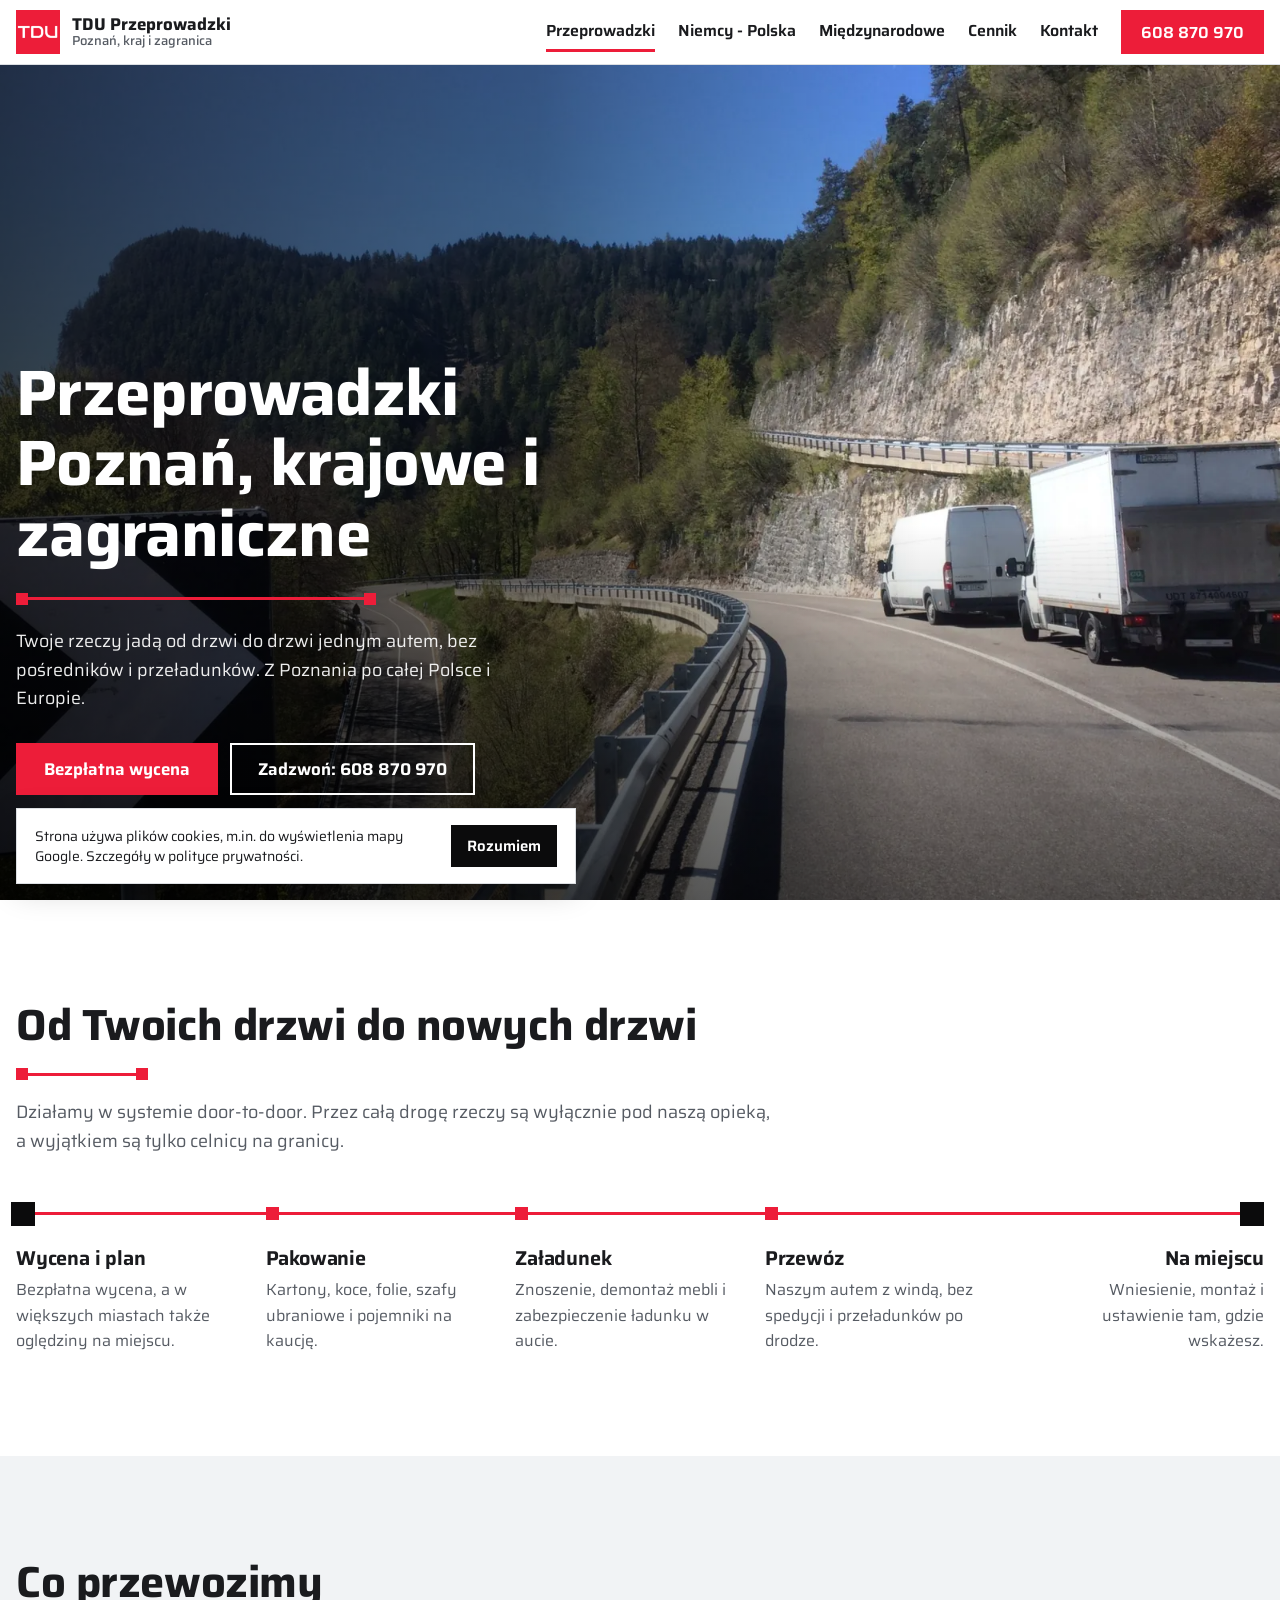
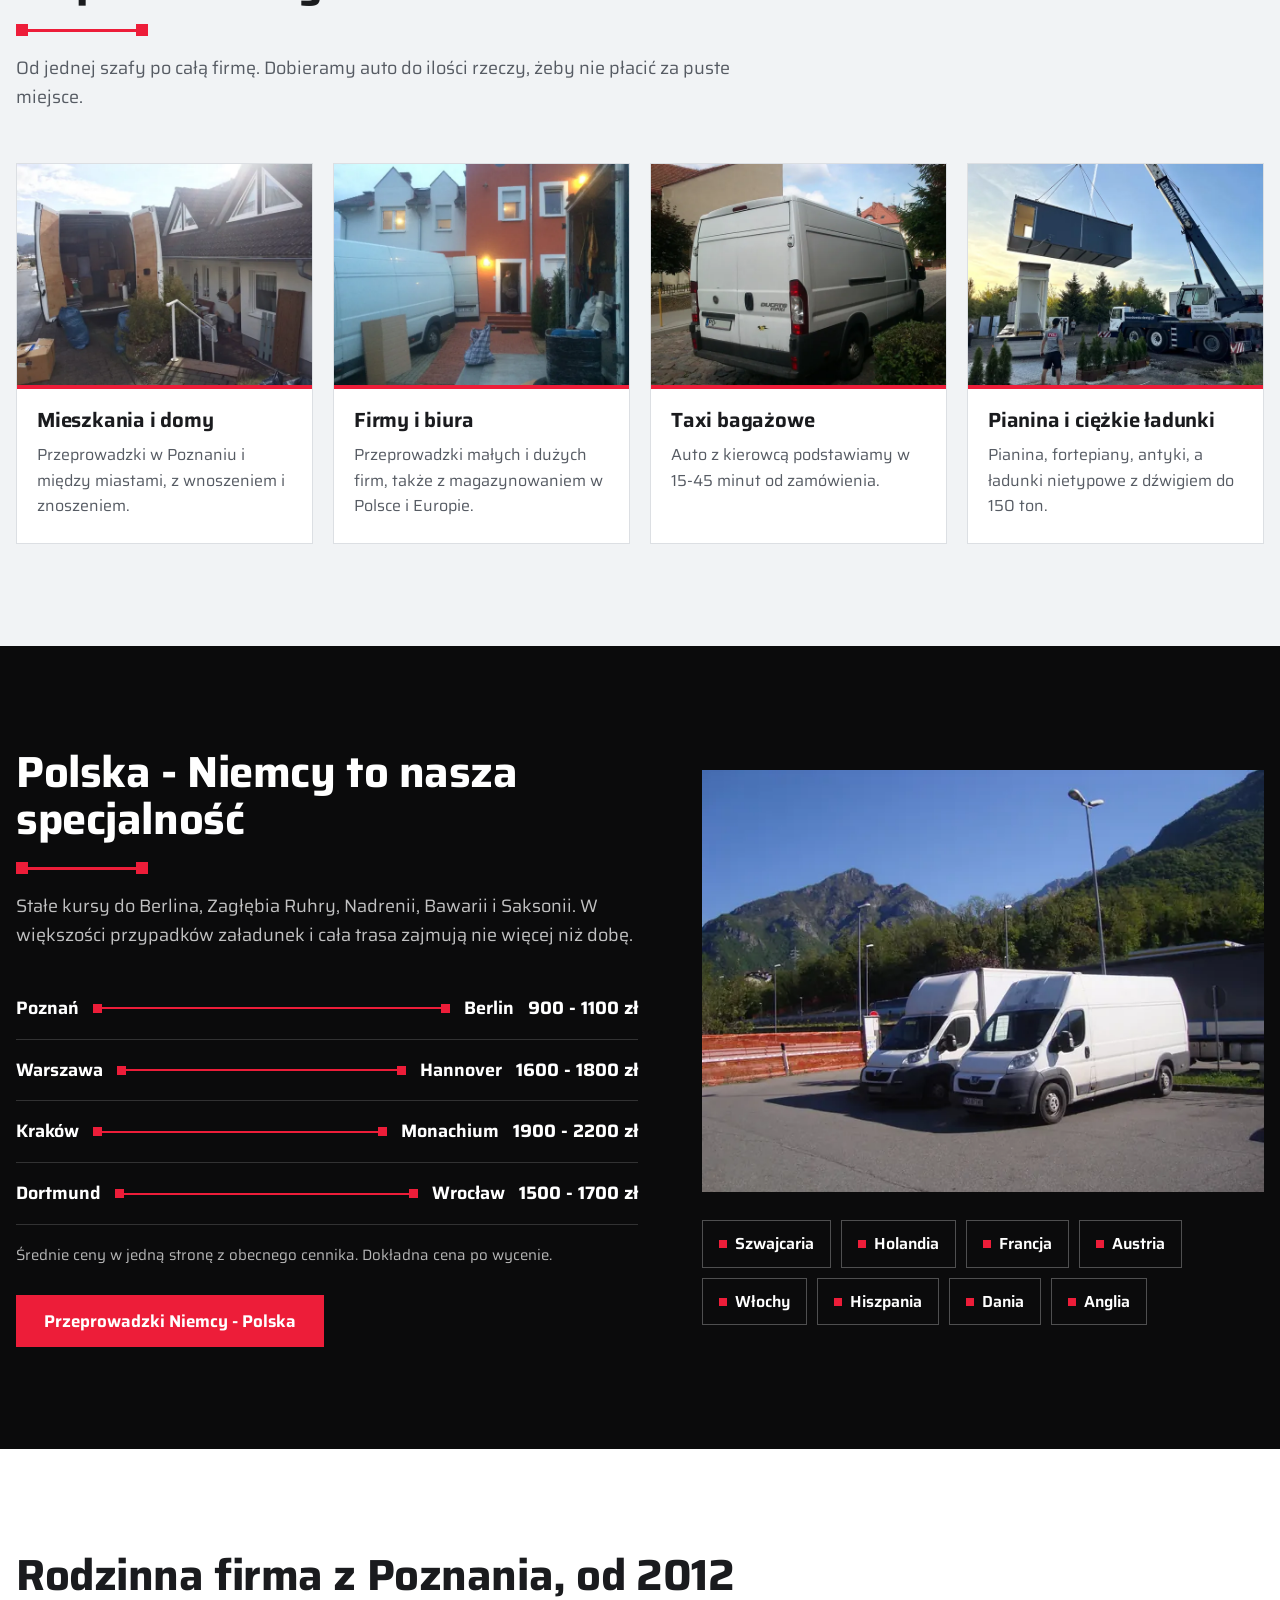
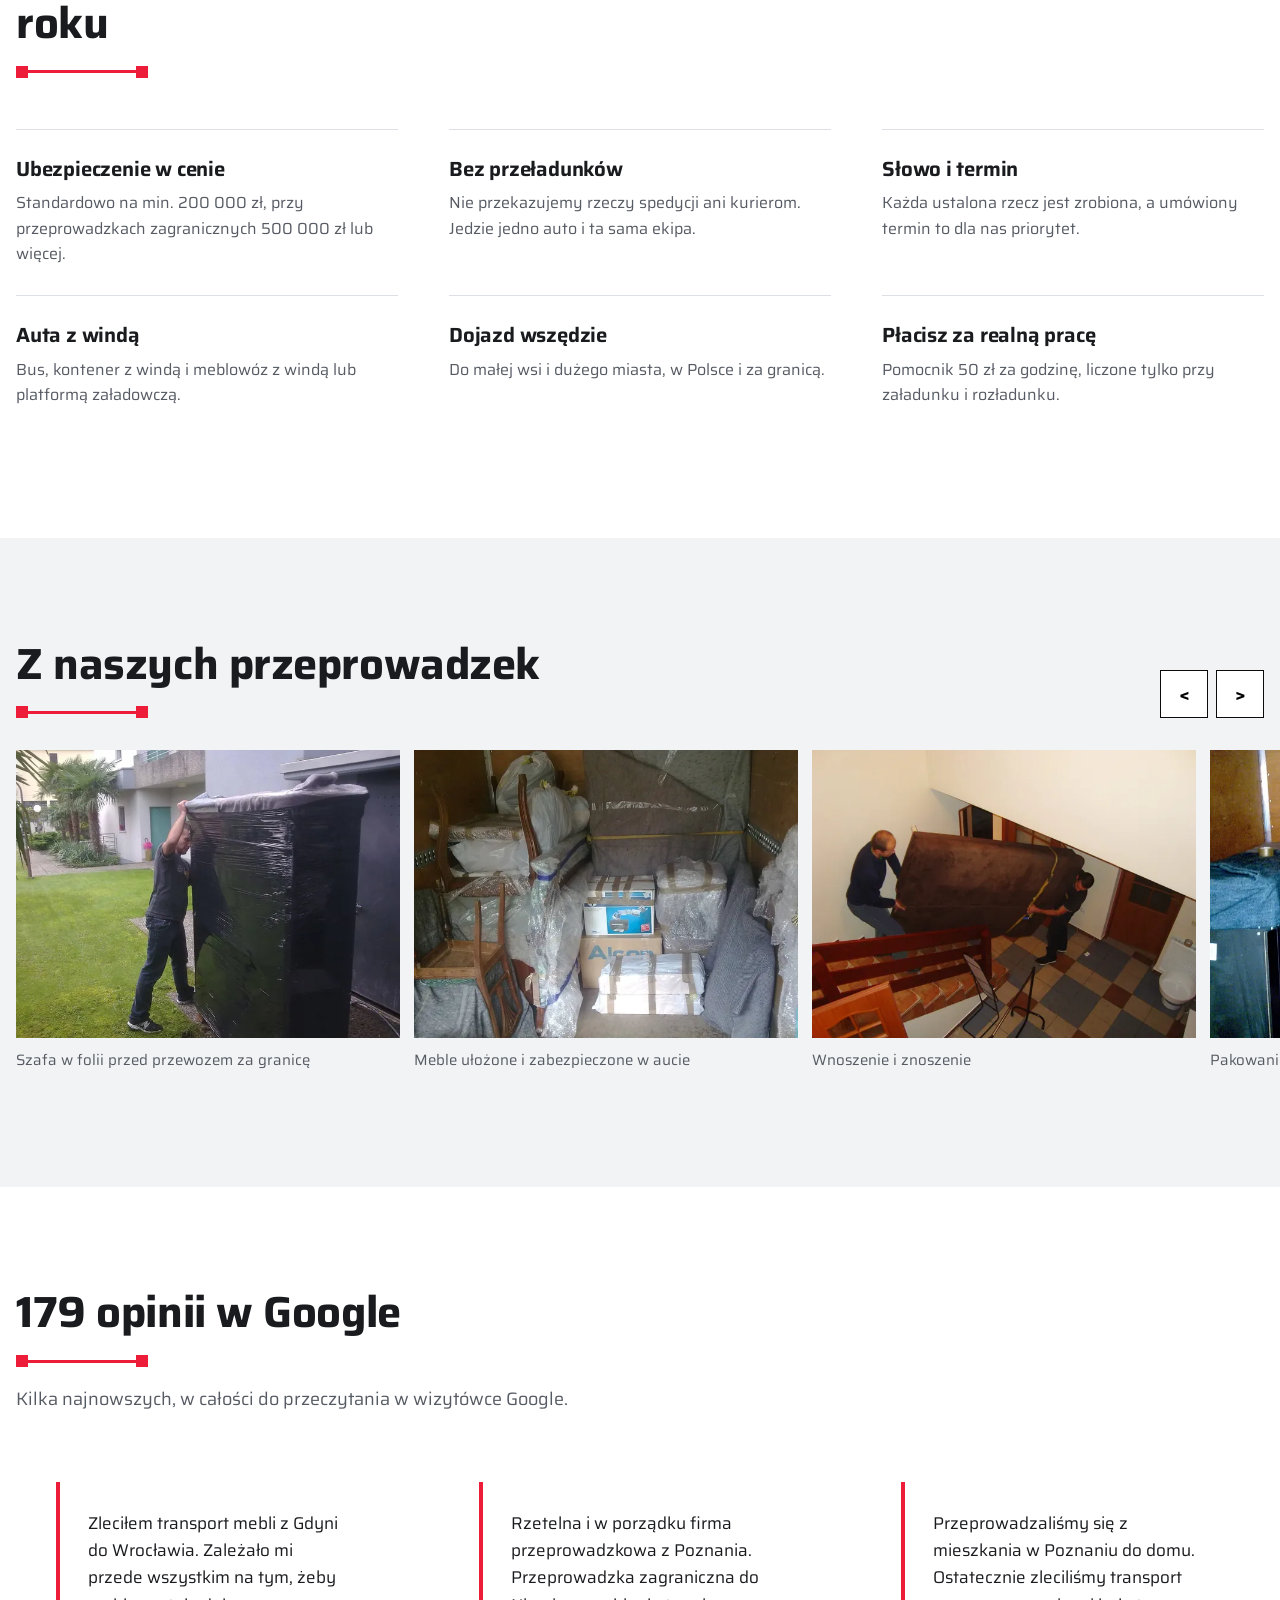
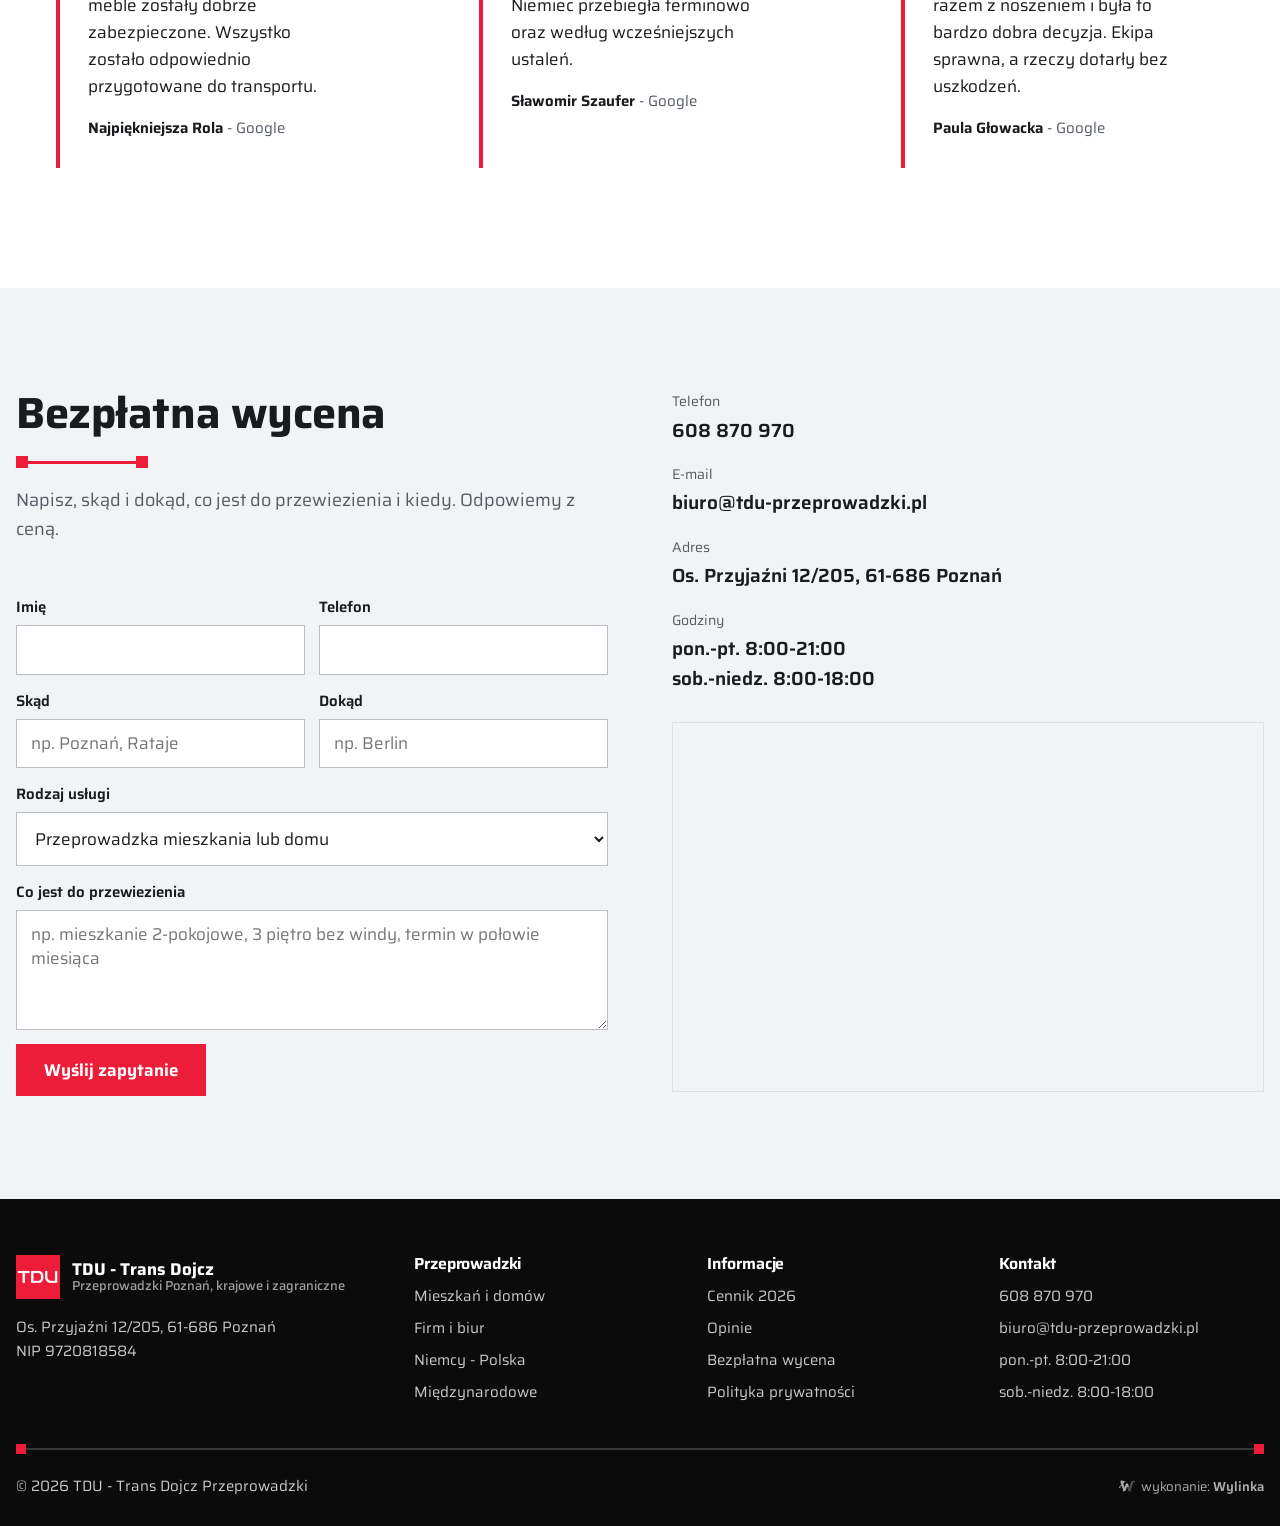
==== index.html @ 45e7c6d7 "Podgląd strony TDU Przeprowadzki: główna, cennik, Niemcy - Polska, międzynarodowe" ====
<!doctype html>
<html lang="pl">
<head>
<meta charset="utf-8">
<meta name="viewport" content="width=device-width,initial-scale=1">
<meta name="robots" content="noindex, nofollow" data-podglad>
<title>Przeprowadzki Poznań, krajowe i zagraniczne - TDU Przeprowadzki</title>
<meta name="description" content="Przeprowadzki mieszkań, domów i firm z Poznania po Polsce i Europie. Od drzwi do drzwi, bez przeładunków. Polska - Niemcy to nasza specjalność. Tel. 608 870 970.">
<meta name="theme-color" content="#ED1D39">
<link rel="icon" href="img/logo-tdu.png" type="image/png">
<link rel="preload" href="fonts/saira-rdzen.woff2" as="font" type="font/woff2" crossorigin>
<link rel="preload" as="image" href="img/trasa-alpy-1600.webp" imagesrcset="img/trasa-alpy-640.webp 640w, img/trasa-alpy-1024.webp 1024w, img/trasa-alpy-1600.webp 1600w, img/trasa-alpy-2560.webp 2560w" imagesizes="100vw" fetchpriority="high">
<link rel="stylesheet" href="style.css">
</head>
<body>
<header class="gora" id="gora">
  <div class="kontener">
    <a class="logo" href="index.html"><img src="img/logo-tdu.png" width="44" height="44" alt="Logo TDU Przeprowadzki"><span>TDU Przeprowadzki<small>Poznań, kraj i zagranica</small></span></a>
    <button class="przelacznik" type="button" aria-label="Menu" aria-expanded="false" aria-controls="menu"><i></i><i></i><i></i></button>
    <nav class="menu" id="menu" aria-label="Menu główne">
      <a href="index.html" aria-current="page">Przeprowadzki</a><a href="niemcy-polska.html">Niemcy - Polska</a><a href="miedzynarodowe.html">Międzynarodowe</a><a href="cennik.html">Cennik</a><a href="index.html#kontakt">Kontakt</a>
      <a class="btn btn-czerwony" href="tel:+48608870970">608 870 970</a>
    </nav>
  </div>
</header>
<main>
<section class="hero">
  <picture><img src="img/trasa-alpy-1600.webp" srcset="img/trasa-alpy-640.webp 640w, img/trasa-alpy-1024.webp 1024w, img/trasa-alpy-1600.webp 1600w, img/trasa-alpy-2560.webp 2560w" sizes="100vw" width="2560" height="1920" alt="Auta TDU Przeprowadzki na górskiej drodze w trasie za granicę" fetchpriority="high"></picture>
  <div class="kontener">
    <h1>Przeprowadzki Poznań, krajowe i zagraniczne</h1>
    <div class="trasa-hero" aria-hidden="true"><i></i></div>
    <p class="lead">Twoje rzeczy jadą od drzwi do drzwi jednym autem, bez pośredników i przeładunków. Z Poznania po całej Polsce i Europie.</p>
    <div class="przyciski">
      <a class="btn btn-czerwony" href="#kontakt">Bezpłatna wycena</a>
      <a class="btn btn-jasny" href="tel:+48608870970">Zadzwoń: 608 870 970</a>
    </div>
    <p class="godziny">Pon.-pt. 8:00-21:00, sob.-niedz. 8:00-18:00</p>
  </div>
</section>

<section class="sekcja" id="trasa">
  <div class="kontener">
    <div class="naglowek-sekcji">
      <h2>Od Twoich drzwi do nowych drzwi</h2>
      <div class="znak-trasy" aria-hidden="true"><i></i></div>
      <p>Działamy w systemie door-to-door. Przez całą drogę rzeczy są wyłącznie pod naszą opieką, a wyjątkiem są tylko celnicy na granicy.</p>
    </div>
    <ol class="przebieg">
      <li><h3>Wycena i plan</h3><p>Bezpłatna wycena, a w większych miastach także oględziny na miejscu.</p></li>
      <li><h3>Pakowanie</h3><p>Kartony, koce, folie, szafy ubraniowe i pojemniki na kaucję.</p></li>
      <li><h3>Załadunek</h3><p>Znoszenie, demontaż mebli i zabezpieczenie ładunku w aucie.</p></li>
      <li><h3>Przewóz</h3><p>Naszym autem z windą, bez spedycji i przeładunków po drodze.</p></li>
      <li><h3>Na miejscu</h3><p>Wniesienie, montaż i ustawienie tam, gdzie wskażesz.</p></li>
    </ol>
  </div>
</section>

<section class="sekcja chlodna" id="uslugi">
  <div class="kontener">
    <div class="naglowek-sekcji">
      <h2>Co przewozimy</h2>
      <div class="znak-trasy" aria-hidden="true"><i></i></div>
      <p>Od jednej szafy po całą firmę. Dobieramy auto do ilości rzeczy, żeby nie płacić za puste miejsce.</p>
    </div>
    <div class="uslugi">
      <a class="usluga" href="cennik.html"><img src="img/rozladunek-dom-640.webp" srcset="img/rozladunek-dom-640.webp 640w, img/rozladunek-dom-1024.webp 1024w" sizes="(max-width:620px) 100vw, (max-width:1100px) 50vw, 25vw" width="1024" height="768" alt="Rozładunek mebli przed domem po przeprowadzce" loading="lazy" decoding="async"><div><h3>Mieszkania i domy</h3><p>Przeprowadzki w Poznaniu i między miastami, z wnoszeniem i znoszeniem.</p></div></a>
      <a class="usluga" href="cennik.html"><img src="img/wieczor-zaladunek-640.webp" srcset="img/wieczor-zaladunek-640.webp 640w, img/wieczor-zaladunek-1024.webp 1024w" sizes="(max-width:620px) 100vw, (max-width:1100px) 50vw, 25vw" width="1024" height="768" alt="Wieczorny załadunek rzeczy do auta przeprowadzkowego" loading="lazy" decoding="async"><div><h3>Firmy i biura</h3><p>Przeprowadzki małych i dużych firm, także z magazynowaniem w Polsce i Europie.</p></div></a>
      <a class="usluga" href="cennik.html"><img src="img/ducato-640.webp" srcset="img/ducato-640.webp 640w, img/ducato-1024.webp 1024w" sizes="(max-width:620px) 100vw, (max-width:1100px) 50vw, 25vw" width="1024" height="768" alt="Bus TDU Przeprowadzki - taxi bagażowe" loading="lazy" decoding="async"><div><h3>Taxi bagażowe</h3><p>Auto z kierowcą podstawiamy w 15-45 minut od zamówienia.</p></div></a>
      <a class="usluga" href="cennik.html"><img src="img/dzwig-640.webp" srcset="img/dzwig-640.webp 640w, img/dzwig-1024.webp 1024w" sizes="(max-width:620px) 100vw, (max-width:1100px) 50vw, 25vw" width="1024" height="768" alt="Transport ładunku z użyciem dźwigu" loading="lazy" decoding="async"><div><h3>Pianina i ciężkie ładunki</h3><p>Pianina, fortepiany, antyki, a ładunki nietypowe z dźwigiem do 150 ton.</p></div></a>
    </div>
  </div>
</section>

<section class="sekcja ciemna" id="niemcy">
  <div class="kontener niemcy">
    <div>
      <div class="naglowek-sekcji" style="margin-bottom:28px">
        <h2>Polska - Niemcy to nasza specjalność</h2>
        <div class="znak-trasy" aria-hidden="true"><i></i></div>
        <p>Stałe kursy do Berlina, Zagłębia Ruhry, Nadrenii, Bawarii i Saksonii. W większości przypadków załadunek i cała trasa zajmują nie więcej niż dobę.</p>
      </div>
      <ul class="trasy"><li><b>Poznań</b><span class="odcinek"><i></i></span><b>Berlin</b><span class="cena">900 - 1100 zł</span></li><li><b>Warszawa</b><span class="odcinek"><i></i></span><b>Hannover</b><span class="cena">1600 - 1800 zł</span></li><li><b>Kraków</b><span class="odcinek"><i></i></span><b>Monachium</b><span class="cena">1900 - 2200 zł</span></li><li><b>Dortmund</b><span class="odcinek"><i></i></span><b>Wrocław</b><span class="cena">1500 - 1700 zł</span></li></ul>
      <p class="uwaga">Średnie ceny w jedną stronę z obecnego cennika. Dokładna cena po wycenie.</p>
      <a class="btn btn-czerwony" href="niemcy-polska.html">Przeprowadzki Niemcy - Polska</a>
    </div>
    <div>
      <img src="img/busy-gory-1024.webp" srcset="img/busy-gory-640.webp 640w, img/busy-gory-1024.webp 1024w, img/busy-gory-1600.webp 1600w" sizes="(max-width:900px) 100vw, 45vw" width="1024" height="768" alt="Dwa auta TDU Przeprowadzki na parkingu w trasie przez Alpy" loading="lazy" decoding="async">
      <div class="kraje">
        <a href="miedzynarodowe.html">Szwajcaria</a><a href="miedzynarodowe.html">Holandia</a><a href="miedzynarodowe.html">Francja</a><a href="miedzynarodowe.html">Austria</a><a href="miedzynarodowe.html">Włochy</a><a href="miedzynarodowe.html">Hiszpania</a><a href="miedzynarodowe.html">Dania</a><a href="miedzynarodowe.html">Anglia</a>
      </div>
    </div>
  </div>
</section>

<section class="sekcja" id="dlaczego">
  <div class="kontener">
    <div class="naglowek-sekcji">
      <h2>Rodzinna firma z Poznania, od 2012 roku</h2>
      <div class="znak-trasy" aria-hidden="true"><i></i></div>
    </div>
    <div class="atuty">
      <div class="atut"><h3>Ubezpieczenie w cenie</h3><p>Standardowo na min. 200 000 zł, przy przeprowadzkach zagranicznych 500 000 zł lub więcej.</p></div>
      <div class="atut"><h3>Bez przeładunków</h3><p>Nie przekazujemy rzeczy spedycji ani kurierom. Jedzie jedno auto i ta sama ekipa.</p></div>
      <div class="atut"><h3>Słowo i termin</h3><p>Każda ustalona rzecz jest zrobiona, a umówiony termin to dla nas priorytet.</p></div>
      <div class="atut"><h3>Auta z windą</h3><p>Bus, kontener z windą i meblowóz z windą lub platformą załadowczą.</p></div>
      <div class="atut"><h3>Dojazd wszędzie</h3><p>Do małej wsi i dużego miasta, w Polsce i za granicą.</p></div>
      <div class="atut"><h3>Płacisz za realną pracę</h3><p>Pomocnik 50 zł za godzinę, liczone tylko przy załadunku i rozładunku.</p></div>
    </div>
  </div>
</section>

<section class="sekcja chlodna" id="realizacje" style="padding-left:0;padding-right:0">
  <div class="kontener naglowek-galerii">
    <div class="naglowek-sekcji" style="margin-bottom:0"><h2>Z naszych przeprowadzek</h2><div class="znak-trasy" aria-hidden="true"><i></i></div></div>
    <div class="galeria-strzalki"><button type="button" data-przewin="-1" data-cel="gal" aria-label="Poprzednie zdjęcia">&lt;</button><button type="button" data-przewin="1" data-cel="gal" aria-label="Następne zdjęcia">&gt;</button></div>
  </div>
  <div class="galeria" id="gal">
    <figure><img src="img/szafa-folia-640.webp" srcset="img/szafa-folia-640.webp 640w, img/szafa-folia-1024.webp 1024w" sizes="(max-width:600px) 80vw, 30vw" width="1024" height="768" alt="Szafa zabezpieczona folią przed transportem" loading="lazy" decoding="async"><figcaption>Szafa w folii przed przewozem za granicę</figcaption></figure>
    <figure><img src="img/zabezpieczone-meble-640.webp" srcset="img/zabezpieczone-meble-640.webp 640w, img/zabezpieczone-meble-1024.webp 1024w" sizes="(max-width:600px) 80vw, 30vw" width="1024" height="768" alt="Meble zabezpieczone w przestrzeni ładunkowej" loading="lazy" decoding="async"><figcaption>Meble ułożone i zabezpieczone w aucie</figcaption></figure>
    <figure><img src="img/wnoszenie-640.webp" srcset="img/wnoszenie-640.webp 640w, img/wnoszenie-1024.webp 1024w" sizes="(max-width:600px) 80vw, 30vw" width="1024" height="768" alt="Wnoszenie mebli po schodach" loading="lazy" decoding="async"><figcaption>Wnoszenie i znoszenie</figcaption></figure>
    <figure><img src="img/pakowanie-640.webp" srcset="img/pakowanie-640.webp 640w, img/pakowanie-1024.webp 1024w" sizes="(max-width:600px) 80vw, 30vw" width="1024" height="768" alt="Pakowanie rzeczy do przeprowadzki" loading="lazy" decoding="async"><figcaption>Pakowanie do przeprowadzki</figcaption></figure>
    <figure><img src="img/dom-winda-640.webp" srcset="img/dom-winda-640.webp 640w, img/dom-winda-1024.webp 1024w" sizes="(max-width:600px) 80vw, 30vw" width="1024" height="768" alt="Meblowóz z windą przed domem" loading="lazy" decoding="async"><figcaption>Meblowóz z windą przed domem</figcaption></figure>
    <figure><img src="img/znoszenie-640.webp" srcset="img/znoszenie-640.webp 640w, img/znoszenie-1024.webp 1024w" sizes="(max-width:600px) 80vw, 30vw" width="1024" height="768" alt="Znoszenie szafy za granicą" loading="lazy" decoding="async"><figcaption>Przeprowadzka za granicą</figcaption></figure>
    <figure><img src="img/albergo-640.webp" srcset="img/albergo-640.webp 640w, img/albergo-1024.webp 1024w" sizes="(max-width:600px) 80vw, 30vw" width="1024" height="768" alt="Auta TDU w trasie we Włoszech" loading="lazy" decoding="async"><figcaption>W trasie przez Alpy</figcaption></figure>
    <figure><img src="img/wnetrze-640.webp" srcset="img/wnetrze-640.webp 640w, img/wnetrze-1024.webp 1024w" sizes="(max-width:600px) 80vw, 30vw" width="1024" height="768" alt="Wnętrze meblowozu załadowane rzeczami" loading="lazy" decoding="async"><figcaption>Załadowany meblowóz</figcaption></figure>
  </div>
</section>

<section class="sekcja" id="opinie">
  <div class="kontener">
    <div class="naglowek-sekcji">
      <h2>179 opinii w Google</h2>
      <div class="znak-trasy" aria-hidden="true"><i></i></div>
      <p>Kilka najnowszych, w całości do przeczytania w wizytówce Google.</p>
    </div>
    <div class="opinie">
      <blockquote class="opinia"><p>Zleciłem transport mebli z Gdyni do Wrocławia. Zależało mi przede wszystkim na tym, żeby meble zostały dobrze zabezpieczone. Wszystko zostało odpowiednio przygotowane do transportu.</p><footer>Najpiękniejsza Rola <span>- Google</span></footer></blockquote>
      <blockquote class="opinia"><p>Rzetelna i w porządku firma przeprowadzkowa z Poznania. Przeprowadzka zagraniczna do Niemiec przebiegła terminowo oraz według wcześniejszych ustaleń.</p><footer>Sławomir Szaufer <span>- Google</span></footer></blockquote>
      <blockquote class="opinia"><p>Przeprowadzaliśmy się z mieszkania w Poznaniu do domu. Ostatecznie zleciliśmy transport razem z noszeniem i była to bardzo dobra decyzja. Ekipa sprawna, a rzeczy dotarły bez uszkodzeń.</p><footer>Paula Głowacka <span>- Google</span></footer></blockquote>
    </div>
  </div>
</section>

<section class="sekcja chlodna" id="kontakt">
  <div class="kontener kontakt">
    <div>
      <div class="naglowek-sekcji">
        <h2>Bezpłatna wycena</h2>
        <div class="znak-trasy" aria-hidden="true"><i></i></div>
        <p>Napisz, skąd i dokąd, co jest do przewiezienia i kiedy. Odpowiemy z ceną.</p>
      </div>
      <form class="formularz" data-pokaz>
        <label>Imię<input name="imie" autocomplete="name"></label>
        <label>Telefon<input name="telefon" type="tel" autocomplete="tel"></label>
        <label>Skąd<input name="skad" placeholder="np. Poznań, Rataje"></label>
        <label>Dokąd<input name="dokad" placeholder="np. Berlin"></label>
        <label class="cala">Rodzaj usługi<select name="usluga"><option>Przeprowadzka mieszkania lub domu</option><option>Przeprowadzka firmy lub biura</option><option>Polska - Niemcy</option><option>Inny kraj</option><option>Taxi bagażowe</option><option>Pianino, fortepian, ciężki ładunek</option></select></label>
        <label class="cala">Co jest do przewiezienia<textarea name="opis" placeholder="np. mieszkanie 2-pokojowe, 3 piętro bez windy, termin w połowie miesiąca"></textarea></label>
        <button class="btn btn-czerwony" type="submit">Wyślij zapytanie</button>
        <small class="potwierdzenie" hidden>To podgląd strony - formularz zacznie wysyłać zapytania po wdrożeniu.</small>
      </form>
    </div>
    <div class="dane">
      <dl>
        <div><dt>Telefon</dt><dd><a href="tel:+48608870970">608 870 970</a></dd></div>
        <div><dt>E-mail</dt><dd><a href="mailto:biuro@tdu-przeprowadzki.pl">biuro@tdu-przeprowadzki.pl</a></dd></div>
        <div><dt>Adres</dt><dd>Os. Przyjaźni 12/205, 61-686 Poznań</dd></div>
        <div><dt>Godziny</dt><dd>pon.-pt. 8:00-21:00<br>sob.-niedz. 8:00-18:00</dd></div>
      </dl>
      <div class="mapa" data-src="https://maps.google.com/maps?q=Os.%20Przyja%C5%BAni%2012%2C%2061-686%20Pozna%C5%84&amp;z=14&amp;output=embed"></div>
    </div>
  </div>
</section>
</main>
<footer class="stopka">
  <div class="kontener">
    <div class="siatka">
      <div>
        <a class="logo" href="index.html"><img src="img/logo-tdu.png" width="44" height="44" alt="Logo TDU Przeprowadzki" loading="lazy"><span>TDU - Trans Dojcz<small>Przeprowadzki Poznań, krajowe i zagraniczne</small></span></a>
        <p style="margin-top:16px">Os. Przyjaźni 12/205, 61-686 Poznań<br>NIP 9720818584</p>
      </div>
      <div>
        <h3>Przeprowadzki</h3>
        <ul><li><a href="index.html#uslugi">Mieszkań i domów</a></li><li><a href="index.html#uslugi">Firm i biur</a></li><li><a href="niemcy-polska.html">Niemcy - Polska</a></li><li><a href="miedzynarodowe.html">Międzynarodowe</a></li></ul>
      </div>
      <div>
        <h3>Informacje</h3>
        <ul><li><a href="cennik.html">Cennik 2026</a></li><li><a href="index.html#opinie">Opinie</a></li><li><a href="index.html#kontakt">Bezpłatna wycena</a></li><li><a href="#">Polityka prywatności</a></li></ul>
      </div>
      <div>
        <h3>Kontakt</h3>
        <ul><li><a href="tel:+48608870970">608 870 970</a></li><li><a href="mailto:biuro@tdu-przeprowadzki.pl">biuro@tdu-przeprowadzki.pl</a></li><li>pon.-pt. 8:00-21:00</li><li>sob.-niedz. 8:00-18:00</li></ul>
      </div>
    </div>
    <div class="trasa-stopka"><i></i></div>
    <div class="dol">
      <span>© 2026 TDU - Trans Dojcz Przeprowadzki</span>
      <a class="wylinka-badge" href="https://wylinka.pl/?utm_source=przeprowadzki-poznan-24.pl&amp;utm_medium=stopka&amp;utm_campaign=wykonanie" rel="noopener" title="Strona wykonana przez Wylinka"><svg viewBox="0 0 64 64" aria-hidden="true" focusable="false" fill="currentColor"><path d="M9.8 22.8l-1.2-7.9 2.2-3.7 15.5 4.6-.5 1.5-7.2 5.5 4.7 15.6 5-15.6 7 0 4.1 12.7-4.2-.9-2.6 1.8-.8-2.2-5.3 15.6-4.3 0 .4 .2-2.1 2.8-1.3-1.1 1.1-1.4-3.1 .2-.1-1.7 2.2-.1-5.7-16.5-4.8 .6-.8 3.1 0 .5-.3 .5 .8 2.2-1.6 .5-.4-1.3-.8 1.6-1.5-.8 .8-1.6-1.4 .6-.6-1.6 2.3-.8 .2-.4 1.3-4.8 5.9-.8-2.4-6.9zM15.2 13.7l-.1-.4-.4 .8-.1 .8 .1 1 .1 .4 .3 .7 .3-.9 .1-.7 0-.8z"/><path class="wy-pod" d="M37.1 49.8l-4.5-13.3 2.6-1.8 4.2 .9 .9 2.8 3-9.7 0-.5 .1-.8 3.2-8.4 .5-1 .6-1 .9-1.1 1.3-1 1.1-.7 1.4-.5 1.4-.3 .7 0 .9 0 1.2 .3 1.4 .6 .8 .5 .7 .7 .6 .7 .5 .9 .3 .9 .1 .9 0 .8-.2 .9-.5 .9-.5 .6-.7 .5-.7 .3-.1-.1 0-.1 .5-.5 .3-.7 .2-.5 0-.6-.1-.6-.3-.7-.4-.5-.4-.4-.5-.3-.6-.3-.7 0-.7 .1-.6 .1-.5 .4-.5 .5-.3 .5-.2 .7-.1 1.5-1.4 5.1-.8 3.3-.3 .7-.5 .7-6 17.5 1.9 .1-.1 1.7-3.1-.2 1.1 1.4-1.3 1.1-2.1-2.8 .4-.2z"/><path class="wy-old" d="M40.8 50l.4-.2-4.1 0-4.2-12.5 2.5-1.7 4.3 .9 .6 1.9 .6-1.6 0-.3 2.4-7.8 0-.5 .1-.8 3.2-8.4 .4-.8 .6-.9 .9-1.2 .9-.9 1.3-.8 1.4-.6 1.2-.3 1.4-.1 1.3 .1 .6 .2 .8 .3 1.1 .6 .9 .7 .7 .9 .5 .9 .3 .9 .1 1.1-.1 .9-.3 .9-.4 .7-.6 .7-.6 .4-.6 .2-.1-.1 0-.1 .5-.5 .3-.7 .2-.5 0-.5-.1-.6-.2-.6-.3-.5-.4-.5-.5-.3-.6-.3-.7-.1-.6 0-.6 .1-.6 .3-.6 .5-.3 .4-.2 .5-.1 .5-.1 1.5-1.4 5.1-.8 3.3-.3 .7-.5 .7-6 17.5 1.9 .1-.1 1.7-3.1-.2 1.1 1.4-1.3 1.1zM49.6 17.1l.6 1.7-1.5 1.9 .4 .4 1.8-2.1-.7-2.1zM48.1 28.3l.5 1.8-1.7 1.8 .4 .4 1.9-2-.6-2.2zM37.9 41.7l1.7-1.5-.4-.4-1.7 1.4zM42.6 38.7l-1.5 2.8 1.1 2-1.3 2.6 .5 .2 1.5-2.8-1.1-2 1.4-2.5z"/></svg><span>wykonanie: <b>Wylinka</b></span></a>
    </div>
  </div>
</footer>
<div class="cookies" id="cookies" hidden><span>Strona używa plików cookies, m.in. do wyświetlenia mapy Google. Szczegóły w polityce prywatności.</span><button type="button" id="cookies-ok">Rozumiem</button></div>
<script>
(function(){
  var g=document.getElementById('gora'),b=g.querySelector('.przelacznik');
  b.addEventListener('click',function(){var o=g.classList.toggle('otwarte');b.setAttribute('aria-expanded',o)});
  g.querySelectorAll('.menu a').forEach(function(a){a.addEventListener('click',function(){g.classList.remove('otwarte');b.setAttribute('aria-expanded','false')})});
  var c=document.getElementById('cookies');
  try{if(!localStorage.getItem('tdu-cookies'))c.hidden=false}catch(e){c.hidden=false}
  document.getElementById('cookies-ok').addEventListener('click',function(){c.hidden=true;try{localStorage.setItem('tdu-cookies','1')}catch(e){}});
  document.querySelectorAll('.galeria').forEach(function(el){
    var x0,s0,ciagnie=false;
    el.addEventListener('pointerdown',function(e){if(e.pointerType!=='mouse')return;ciagnie=true;x0=e.clientX;s0=el.scrollLeft;el.classList.add('ciagniete')});
    window.addEventListener('pointermove',function(e){if(!ciagnie)return;el.scrollLeft=s0-(e.clientX-x0)});
    window.addEventListener('pointerup',function(){if(!ciagnie)return;ciagnie=false;el.classList.remove('ciagniete')});
    var w=el.parentElement.querySelector('[data-galeria]');
  });
  document.querySelectorAll('[data-przewin]').forEach(function(btn){
    btn.addEventListener('click',function(){var el=document.getElementById(btn.getAttribute('data-cel'));var f=el.querySelector('figure');el.scrollBy({left:(f.offsetWidth+14)*(+btn.getAttribute('data-przewin')),behavior:'smooth'})});
  });
  var m=document.querySelector('.mapa[data-src]');
  if(m&&'IntersectionObserver' in window){var io=new IntersectionObserver(function(en){if(en[0].isIntersecting){m.innerHTML='<iframe title="Mapa dojazdu" loading="lazy" referrerpolicy="no-referrer-when-downgrade" src="'+m.getAttribute('data-src')+'"></iframe>';io.disconnect()}},{rootMargin:'300px'});io.observe(m)}
  document.querySelectorAll('form[data-pokaz]').forEach(function(f){f.addEventListener('submit',function(e){e.preventDefault();var p=f.querySelector('.potwierdzenie');p.hidden=false})});
})();
</script>
</body>
</html>
---- style.css ----
@font-face{font-family:"Saira";font-style:normal;font-weight:100 900;font-display:swap;src:url(fonts/saira-rdzen.woff2) format("woff2");unicode-range:U+0020-007E,U+00A0,U+00A9,U+00AB,U+00B0,U+00B7,U+00BB,U+00D3,U+00F3,U+2013,U+2018-2019,U+201C-201E,U+2022,U+2026}
@font-face{font-family:"Saira";font-style:normal;font-weight:100 900;font-display:swap;src:url(fonts/saira-pl.woff2) format("woff2");unicode-range:U+0104-0107,U+0118-0119,U+0141-0144,U+015A-015B,U+0179-017C}
:root{
  --czerwien:#ED1D39;--czerwien-ciemna:#C8102B;--czern:#0B0B0C;--grafit:#1C1D20;--tekst:#1A1B1E;--szary:#565B63;
  --chlodna:#F1F3F5;--linia:#DCDFE3;--bialy:#FFFFFF;
  --szer:min(calc(100vw - 32px),1320px);--naglowek:64px;
}
*{box-sizing:border-box}
html{scroll-behavior:smooth;scroll-padding-top:var(--naglowek);-webkit-text-size-adjust:100%}
body{margin:0;font:400 17px/1.6 Saira,system-ui,-apple-system,"Segoe UI",Roboto,sans-serif;color:var(--tekst);background:var(--bialy);overflow-x:hidden}
img{display:block;max-width:100%;height:auto}
a{color:inherit}
h1,h2,h3{font-weight:700;line-height:1.1;margin:0;letter-spacing:-.01em}
h2{font-size:clamp(28px,3.4vw,46px)}
h3{font-size:clamp(20px,1.6vw,24px);font-weight:650}
p{margin:0}
.kontener{width:var(--szer);margin:0 auto}
.sekcja{padding:clamp(64px,8vw,112px) 0}
.chlodna{background:var(--chlodna)}

/* trasa: linia od drzwi do drzwi, zakończona kwadratami jak logo */
.znak-trasy{display:flex;align-items:center;width:132px;margin-top:18px}
.znak-trasy::before,.znak-trasy::after{content:"";width:12px;height:12px;background:var(--czerwien);flex:none}
.znak-trasy i{flex:1;height:3px;background:var(--czerwien)}
.naglowek-sekcji{max-width:760px;margin-bottom:clamp(32px,4vw,52px)}
.naglowek-sekcji p{margin-top:18px;color:var(--szary);font-size:18px}

/* przyciski */
.btn{display:inline-flex;align-items:center;justify-content:center;gap:10px;min-height:52px;padding:0 26px;font:650 17px/1 Saira,sans-serif;text-decoration:none;border:2px solid transparent;border-radius:0;cursor:pointer;transition:background .2s,color .2s,border-color .2s}
.btn-czerwony{background:var(--czerwien);color:#fff}
.btn-czerwony:hover{background:var(--czerwien-ciemna)}
.btn-jasny{border-color:#fff;color:#fff;background:rgba(0,0,0,.18)}
.btn-jasny:hover{background:#fff;color:var(--czern)}
.btn-ciemny{border-color:var(--czern);color:var(--czern)}
.btn-ciemny:hover{background:var(--czern);color:#fff}
.btn svg{width:18px;height:18px;flex:none}

/* nagłówek */
.gora{position:sticky;top:0;z-index:50;background:#fff;border-bottom:1px solid var(--linia)}
.gora .kontener{display:flex;align-items:center;justify-content:space-between;height:var(--naglowek);gap:20px}
.logo{display:flex;align-items:center;gap:12px;text-decoration:none;flex:none}
.logo img{width:44px;height:44px}
.logo span{font-weight:700;font-size:17px;line-height:1.05}
.logo small{display:block;font-weight:500;font-size:13px;color:var(--szary)}
.menu{display:flex;align-items:center;gap:clamp(14px,1.8vw,30px)}
.menu a{text-decoration:none;font-weight:600;font-size:16px;padding:6px 0;border-bottom:3px solid transparent}
.menu a:hover{border-color:var(--linia)}
.menu a[aria-current="page"]{border-color:var(--czerwien)}
.menu .btn{min-height:44px;padding:0 18px;font-size:16px;border-bottom:0}
.przelacznik{display:none;width:48px;height:48px;border:0;background:none;cursor:pointer;padding:12px;margin-right:-12px}
.przelacznik i{display:block;height:3px;background:var(--czern);margin:5px 0;transition:transform .2s,opacity .2s}
@media (max-width:1080px){
  .przelacznik{display:block}
  .menu{position:fixed;inset:var(--naglowek) 0 auto 0;flex-direction:column;align-items:stretch;gap:0;background:#fff;border-bottom:1px solid var(--linia);padding:8px 16px 20px;transform:translateY(-8px);opacity:0;visibility:hidden;transition:opacity .18s,transform .18s,visibility 0s .18s;max-height:calc(100svh - var(--naglowek));overflow:auto}
  .menu a{padding:14px 0;font-size:18px;border-bottom:1px solid var(--linia)}
  .menu a[aria-current="page"]{border-bottom:1px solid var(--linia);color:var(--czerwien)}
  .menu .btn{margin-top:16px;min-height:52px}
  .otwarte .menu{opacity:1;transform:none;visibility:visible;transition:opacity .18s,transform .18s}
  .otwarte .przelacznik i:nth-child(1){transform:translateY(8px) rotate(45deg)}
  .otwarte .przelacznik i:nth-child(2){opacity:0}
  .otwarte .przelacznik i:nth-child(3){transform:translateY(-8px) rotate(-45deg)}
}

/* pierwszy ekran */
.hero{position:relative;min-height:calc(100svh - var(--naglowek) - 1px);display:flex;align-items:flex-end;color:#fff;background:#2a2c2f;overflow:hidden}
.hero picture,.hero>img{position:absolute;inset:0}
.hero picture img,.hero>img{width:100%;height:100%;object-fit:cover;object-position:78% 50%}
.hero::after{content:"";position:absolute;inset:0;background:linear-gradient(90deg,rgba(0,0,0,.72) 0%,rgba(0,0,0,.45) 42%,rgba(0,0,0,0) 72%),linear-gradient(0deg,rgba(0,0,0,.55) 0%,rgba(0,0,0,0) 45%)}
.hero .kontener{position:relative;z-index:1;padding:48px 0 clamp(40px,7vh,88px)}
.hero h1{font-size:clamp(34px,5vw,74px);max-width:15ch}
.hero .lead{margin-top:22px;font-size:clamp(17px,1.4vw,21px);max-width:40ch;color:rgba(255,255,255,.92)}
.hero .przyciski{display:flex;flex-wrap:wrap;gap:12px;margin-top:30px}
.hero .godziny{margin-top:18px;font-size:15px;color:rgba(255,255,255,.8)}
.hero .trasa-hero{display:flex;align-items:center;width:min(360px,60%);margin-top:24px}
.hero .trasa-hero::before,.hero .trasa-hero::after{content:"";width:12px;height:12px;background:var(--czerwien);flex:none}
.hero .trasa-hero i{flex:1;height:3px;background:var(--czerwien)}
@media (max-width:700px){
  .hero{min-height:calc(100svh - var(--naglowek) - 1px)}
  .hero picture img{object-position:86% 50%}
  .hero::after{background:linear-gradient(0deg,rgba(0,0,0,.82) 0%,rgba(0,0,0,.6) 48%,rgba(0,0,0,.05) 80%)}
  .hero .kontener{padding:32px 0 28px}
  .hero h1{font-size:clamp(30px,8.4vw,40px)}
  .hero .lead{margin-top:14px;font-size:16px;line-height:1.5}
  .hero .przyciski{flex-direction:column;margin-top:24px;gap:10px}
  .hero .btn{width:100%}
  .hero .godziny{margin-top:14px;font-size:14px}
  .hero .trasa-hero{margin-top:16px}
  .hero .lead{margin-top:16px}
}

/* trasa przeprowadzki */
.przebieg{list-style:none;margin:0;padding:0;display:grid;grid-template-columns:repeat(5,1fr);position:relative}
.przebieg::before{content:"";position:absolute;left:6px;right:6px;top:5px;height:3px;background:var(--czerwien)}
.przebieg li{position:relative;padding:40px 24px 0 0}
.przebieg li::before{content:"";position:absolute;left:0;top:0;width:13px;height:13px;background:var(--czerwien)}
.przebieg li:first-child::before,.przebieg li:last-child::before{width:24px;height:24px;top:-5px;left:-5px;background:var(--czern)}
.przebieg li:last-child::before{left:auto;right:0}
.przebieg li:last-child{text-align:right;padding-right:0;padding-left:16px}
.przebieg h3{font-size:20px}
.przebieg p{margin-top:8px;color:var(--szary);font-size:16px}
@media (max-width:900px){
  .przebieg{grid-template-columns:1fr;padding-left:36px}
  .przebieg::before{left:5px;right:auto;top:6px;bottom:6px;width:3px;height:auto}
  .przebieg li{padding:0 0 30px}
  .przebieg li::before{left:-36px;top:6px}
  .przebieg li:first-child::before,.przebieg li:last-child::before{left:-41px;top:2px;right:auto}
  .przebieg li:last-child{text-align:left;padding:0}
}

/* usługi */
.uslugi{display:grid;grid-template-columns:repeat(4,1fr);gap:20px}
.usluga{display:flex;flex-direction:column;text-decoration:none;background:#fff;border:1px solid var(--linia)}
.usluga img{aspect-ratio:4/3;object-fit:cover;width:100%}
.usluga div{padding:20px 20px 24px;border-top:4px solid var(--czerwien)}
.usluga p{margin-top:10px;color:var(--szary);font-size:16px}
.usluga:hover h3{color:var(--czerwien)}
@media (max-width:1100px){.uslugi{grid-template-columns:repeat(2,1fr)}}
@media (max-width:620px){.uslugi{grid-template-columns:1fr}}

/* czarna sekcja Niemcy */
.ciemna{background:var(--czern);color:#fff}
.ciemna .naglowek-sekcji p{color:rgba(255,255,255,.75)}
.niemcy{display:grid;grid-template-columns:1.05fr .95fr;gap:clamp(32px,5vw,80px);align-items:center}
.niemcy img{width:100%;aspect-ratio:4/3;object-fit:cover}
.trasy{list-style:none;margin:0;padding:0}
.trasy li{display:grid;grid-template-columns:auto 1fr auto auto;align-items:center;gap:14px;padding:16px 0;border-bottom:1px solid rgba(255,255,255,.16);font-size:18px}
.trasy li .odcinek{display:flex;align-items:center;min-width:40px}
.trasy li .odcinek::before,.trasy li .odcinek::after{content:"";width:9px;height:9px;background:var(--czerwien);flex:none}
.trasy li .odcinek i{flex:1;height:2px;background:var(--czerwien)}
.trasy li b{font-weight:650;white-space:nowrap}
.trasy li .cena{font-weight:700;white-space:nowrap;text-align:right;min-width:9ch}
.jasna-lista .trasy li{border-color:var(--linia)}
.uwaga{margin-top:18px;font-size:15px;color:rgba(255,255,255,.7)}
.jasna-lista .uwaga{color:var(--szary)}
.ciemna .btn{margin-top:28px}
@media (max-width:900px){.niemcy{grid-template-columns:1fr}}
@media (max-width:520px){
  .trasy li{grid-template-columns:1fr auto;gap:2px 12px;font-size:17px}
  .trasy li .odcinek{display:none}
  .trasy li b:nth-of-type(2){grid-row:2;grid-column:1;font-weight:500;color:inherit;opacity:.8}
  .trasy li .cena{grid-row:1/3;grid-column:2}
}

/* kraje */
.kraje{display:flex;flex-wrap:wrap;gap:10px;margin-top:28px}
.kraje a,.kraje span{display:inline-flex;align-items:center;gap:8px;padding:10px 16px;border:1px solid rgba(255,255,255,.28);text-decoration:none;font-weight:600;font-size:16px}
.kraje a::before,.kraje span::before{content:"";width:8px;height:8px;background:var(--czerwien)}
.kraje a:hover{border-color:#fff}
.kraje.jasne a,.kraje.jasne span{border-color:var(--linia)}

/* dlaczego */
.atuty{display:grid;grid-template-columns:repeat(3,1fr);gap:0 clamp(28px,4vw,64px)}
.atut{padding:28px 0;border-top:1px solid var(--linia)}
.atut p{margin-top:10px;color:var(--szary);font-size:16px}
@media (max-width:900px){.atuty{grid-template-columns:1fr 1fr}}
@media (max-width:600px){.atuty{grid-template-columns:1fr}}

/* galeria swipe */
.galeria{--wc:max(16px,calc((100vw - 1320px)/2));display:flex;gap:14px;overflow-x:auto;scroll-snap-type:x mandatory;padding:0 var(--wc) 12px;scroll-padding-inline:var(--wc);scrollbar-width:thin;cursor:grab;overscroll-behavior-x:contain}
.galeria.ciagniete{cursor:grabbing;scroll-snap-type:none}
.galeria figure{margin:0;flex:0 0 clamp(260px,30vw,440px);scroll-snap-align:start}
.galeria::after{content:"";flex:0 0 1px}
.galeria img{width:100%;aspect-ratio:4/3;object-fit:cover;pointer-events:none;user-select:none}
.galeria figcaption{margin-top:10px;font-size:15px;color:var(--szary)}
.galeria-strzalki{display:flex;gap:8px}
.galeria-strzalki button{width:48px;height:48px;border:1px solid var(--czern);background:#fff;cursor:pointer;font:700 20px/1 Saira,sans-serif}
.galeria-strzalki button:hover{background:var(--czern);color:#fff}
.naglowek-galerii{display:flex;justify-content:space-between;align-items:flex-end;gap:20px;margin-bottom:32px}
@media (max-width:600px){.galeria-strzalki{display:none}}

/* opinie */
.opinie{display:grid;grid-template-columns:repeat(3,1fr);gap:20px}
.opinia{background:#fff;padding:28px;border-left:4px solid var(--czerwien)}
.opinia p{font-size:17px}
.opinia footer{margin-top:16px;font-weight:650;font-size:15px}
.opinia footer span{font-weight:400;color:var(--szary)}
@media (max-width:900px){.opinie{grid-template-columns:1fr}}

/* wycena i kontakt */
.kontakt{display:grid;grid-template-columns:1fr 1fr;gap:clamp(32px,5vw,80px)}
.formularz{display:grid;grid-template-columns:1fr 1fr;gap:14px}
.formularz label{display:flex;flex-direction:column;gap:6px;font-weight:600;font-size:15px}
.formularz .cala{grid-column:1/-1}
.formularz input,.formularz select,.formularz textarea{font:400 17px/1.4 Saira,sans-serif;padding:12px 14px;border:1px solid #B9BEC5;border-radius:0;background:#fff;color:var(--tekst);width:100%}
.formularz textarea{min-height:120px;resize:vertical}
.formularz input:focus,.formularz select:focus,.formularz textarea:focus{outline:2px solid var(--czerwien);outline-offset:0;border-color:var(--czerwien)}
.formularz .btn{justify-self:start}
.formularz small{grid-column:1/-1;color:var(--szary);font-size:14px}
.dane dl{margin:0;display:grid;gap:18px}
.dane dt{font-size:14px;color:var(--szary)}
.dane dd{margin:2px 0 0;font-size:19px;font-weight:600}
.dane dd a{text-decoration:none}
.dane dd a:hover{color:var(--czerwien)}
.mapa{margin-top:28px;aspect-ratio:16/10;background:var(--chlodna);border:1px solid var(--linia)}
.mapa iframe{width:100%;height:100%;border:0;display:block}
@media (max-width:900px){.kontakt{grid-template-columns:1fr}}
@media (max-width:520px){.formularz{grid-template-columns:1fr}.formularz .btn{width:100%}}

/* podstrony */
.podstrona-hero{position:relative;color:#fff;background:#2a2c2f;min-height:min(62vh,640px);display:flex;align-items:flex-end;overflow:hidden}
.podstrona-hero picture{position:absolute;inset:0}
.podstrona-hero img{width:100%;height:100%;object-fit:cover}
.podstrona-hero::after{content:"";position:absolute;inset:0;background:linear-gradient(90deg,rgba(0,0,0,.74),rgba(0,0,0,.35) 55%,rgba(0,0,0,.1)),linear-gradient(0deg,rgba(0,0,0,.5),rgba(0,0,0,0) 50%)}
.podstrona-hero .kontener{position:relative;z-index:1;padding:56px 0 48px}
.podstrona-hero h1{font-size:clamp(32px,4.4vw,62px);max-width:18ch}
.podstrona-hero .lead{margin-top:16px;max-width:52ch;font-size:clamp(16px,1.3vw,20px);color:rgba(255,255,255,.92)}
.podstrona-hero .przyciski{display:flex;flex-wrap:wrap;gap:12px;margin-top:26px}
.okruszki{font-size:15px;margin-bottom:14px;color:rgba(255,255,255,.8)}
.okruszki a{text-decoration:none}
.okruszki a:hover{text-decoration:underline}
@media (max-width:600px){.podstrona-hero .przyciski{flex-direction:column}.podstrona-hero .btn{width:100%}.podstrona-hero::after{background:linear-gradient(0deg,rgba(0,0,0,.82),rgba(0,0,0,.45) 60%,rgba(0,0,0,.15))}}

.naglowek-jasny{background:var(--chlodna);padding:clamp(48px,6vw,88px) 0 clamp(40px,5vw,64px);border-bottom:1px solid var(--linia)}
.naglowek-jasny .okruszki{color:var(--szary)}
.naglowek-jasny h1{font-size:clamp(32px,4.4vw,60px);max-width:20ch}
.naglowek-jasny .lead{margin-top:18px;max-width:62ch;font-size:clamp(17px,1.3vw,20px);color:var(--szary)}

.auta{display:grid;grid-template-columns:repeat(3,1fr);gap:20px}
.auto{border:1px solid var(--linia);background:#fff;display:flex;flex-direction:column}
.auto img{aspect-ratio:4/3;object-fit:cover;width:100%}
.auto .tresc{padding:24px;border-top:4px solid var(--czerwien);display:flex;flex-direction:column;flex:1}
.auto .opis{margin-top:8px;color:var(--szary);font-size:16px}
.auto .stawka{margin-top:20px;font-size:clamp(30px,2.6vw,38px);font-weight:700;line-height:1}
.auto .stawka small{font-size:16px;font-weight:500;color:var(--szary)}
.auto ul{list-style:none;margin:18px 0 0;padding:0;border-top:1px solid var(--linia)}
.auto li{display:flex;justify-content:space-between;gap:12px;padding:11px 0;border-bottom:1px solid var(--linia);font-size:16px}
.auto li b{font-weight:650;white-space:nowrap}
@media (max-width:1000px){.auta{grid-template-columns:1fr 1fr}}
@media (max-width:640px){.auta{grid-template-columns:1fr}}

.dwie{display:grid;grid-template-columns:1fr 1fr;gap:clamp(32px,5vw,80px)}
@media (max-width:900px){.dwie{grid-template-columns:1fr}}
.lista{list-style:none;margin:0;padding:0}
.lista li{position:relative;padding:14px 0 14px 28px;border-bottom:1px solid var(--linia);font-size:17px}
.lista li::before{content:"";position:absolute;left:0;top:23px;width:10px;height:10px;background:var(--czerwien)}
.lista li b{font-weight:650}
.ciemna .lista li{border-color:rgba(255,255,255,.16)}
.tekst p+p{margin-top:16px}
.tekst p{color:var(--szary)}
.ciemna .tekst p{color:rgba(255,255,255,.8)}
.znizki{display:grid;grid-template-columns:1fr 1fr;gap:20px;margin-top:8px}
.znizka{padding:28px;background:#fff;border:1px solid var(--linia)}
.znizka strong{display:block;font-size:clamp(40px,4vw,56px);line-height:1;color:var(--czerwien)}
.znizka p{margin-top:12px;color:var(--szary)}
@media (max-width:600px){.znizki{grid-template-columns:1fr}}

.pas-cta{background:var(--czerwien);color:#fff;padding:clamp(40px,5vw,64px) 0}
.pas-cta .kontener{display:flex;align-items:center;justify-content:space-between;gap:24px;flex-wrap:wrap}
.pas-cta h2{font-size:clamp(26px,2.8vw,40px);max-width:24ch}
.pas-cta .przyciski{display:flex;gap:12px;flex-wrap:wrap}
.pas-cta .btn-bialy{background:#fff;color:var(--czern)}
.pas-cta .btn-bialy:hover{background:var(--czern);color:#fff}
.pas-cta .btn-jasny{background:transparent}
@media (max-width:600px){.pas-cta .przyciski{flex-direction:column;width:100%}.pas-cta .btn{width:100%}}

/* stopka */
.stopka{background:var(--czern);color:rgba(255,255,255,.78);padding:56px 0 28px;font-size:15px}
.stopka .siatka{display:grid;grid-template-columns:1.4fr 1fr 1fr 1fr;gap:28px}
.stopka h3{color:#fff;font-size:16px;margin-bottom:12px}
.stopka ul{list-style:none;margin:0;padding:0;display:grid;gap:8px}
.stopka a{text-decoration:none}
.stopka a:hover{color:#fff}
.stopka .logo span{color:#fff}
.stopka .logo small{color:rgba(255,255,255,.6)}
.stopka .trasa-stopka{display:flex;align-items:center;margin:40px 0 20px}
.stopka .trasa-stopka::before,.stopka .trasa-stopka::after{content:"";width:10px;height:10px;background:var(--czerwien)}
.stopka .trasa-stopka i{flex:1;height:2px;background:rgba(255,255,255,.18)}
.stopka .dol{display:flex;justify-content:space-between;align-items:center;gap:16px;flex-wrap:wrap}
@media (max-width:900px){.stopka .siatka{grid-template-columns:1fr 1fr}.stopka .siatka>div:first-child{grid-column:1/-1}}

/* zgoda cookies */
.cookies{position:fixed;left:16px;right:16px;bottom:16px;z-index:60;max-width:560px;background:#fff;color:var(--tekst);border:1px solid var(--linia);box-shadow:0 8px 30px rgba(0,0,0,.18);padding:16px 18px;display:flex;gap:14px;align-items:center;font-size:14px;line-height:1.45}
.cookies[hidden]{display:none}
.cookies button{flex:none;min-height:42px;padding:0 16px;border:0;background:var(--czern);color:#fff;font:600 15px/1 Saira,sans-serif;cursor:pointer}
@media (max-width:520px){.cookies{flex-direction:column;align-items:stretch;left:10px;right:10px;bottom:10px}}

.wylinka-badge{display:inline-flex;align-items:center;gap:.4em;color:inherit;text-decoration:none;font-size:.875em;line-height:1;opacity:.85}
.wylinka-badge:hover,.wylinka-badge:focus-visible{opacity:1}
.wylinka-badge:focus-visible{outline:2px solid currentColor;outline-offset:3px;border-radius:2px}
.wylinka-badge svg{width:18px;height:18px;flex:none;overflow:visible}
.wylinka-badge b{font-weight:600}
.wylinka-badge .wy-old{opacity:.45;transform-origin:40px 30px;transition:transform .32s cubic-bezier(.3,.7,.4,1),opacity .32s ease-out}
.wylinka-badge .wy-pod{opacity:0;transition:opacity .2s ease-out .08s}
.wylinka-badge:hover .wy-old,.wylinka-badge:focus-visible .wy-old{transform:translate(9px,7px) rotate(9deg);opacity:0}
.wylinka-badge:hover .wy-pod,.wylinka-badge:focus-visible .wy-pod{opacity:1}
@media (prefers-reduced-motion:reduce){.wylinka-badge .wy-old,.wylinka-badge .wy-pod{transition:none}.wylinka-badge:hover .wy-old,.wylinka-badge:focus-visible .wy-old{transform:none;opacity:.45}.wylinka-badge:hover .wy-pod,.wylinka-badge:focus-visible .wy-pod{opacity:0}}
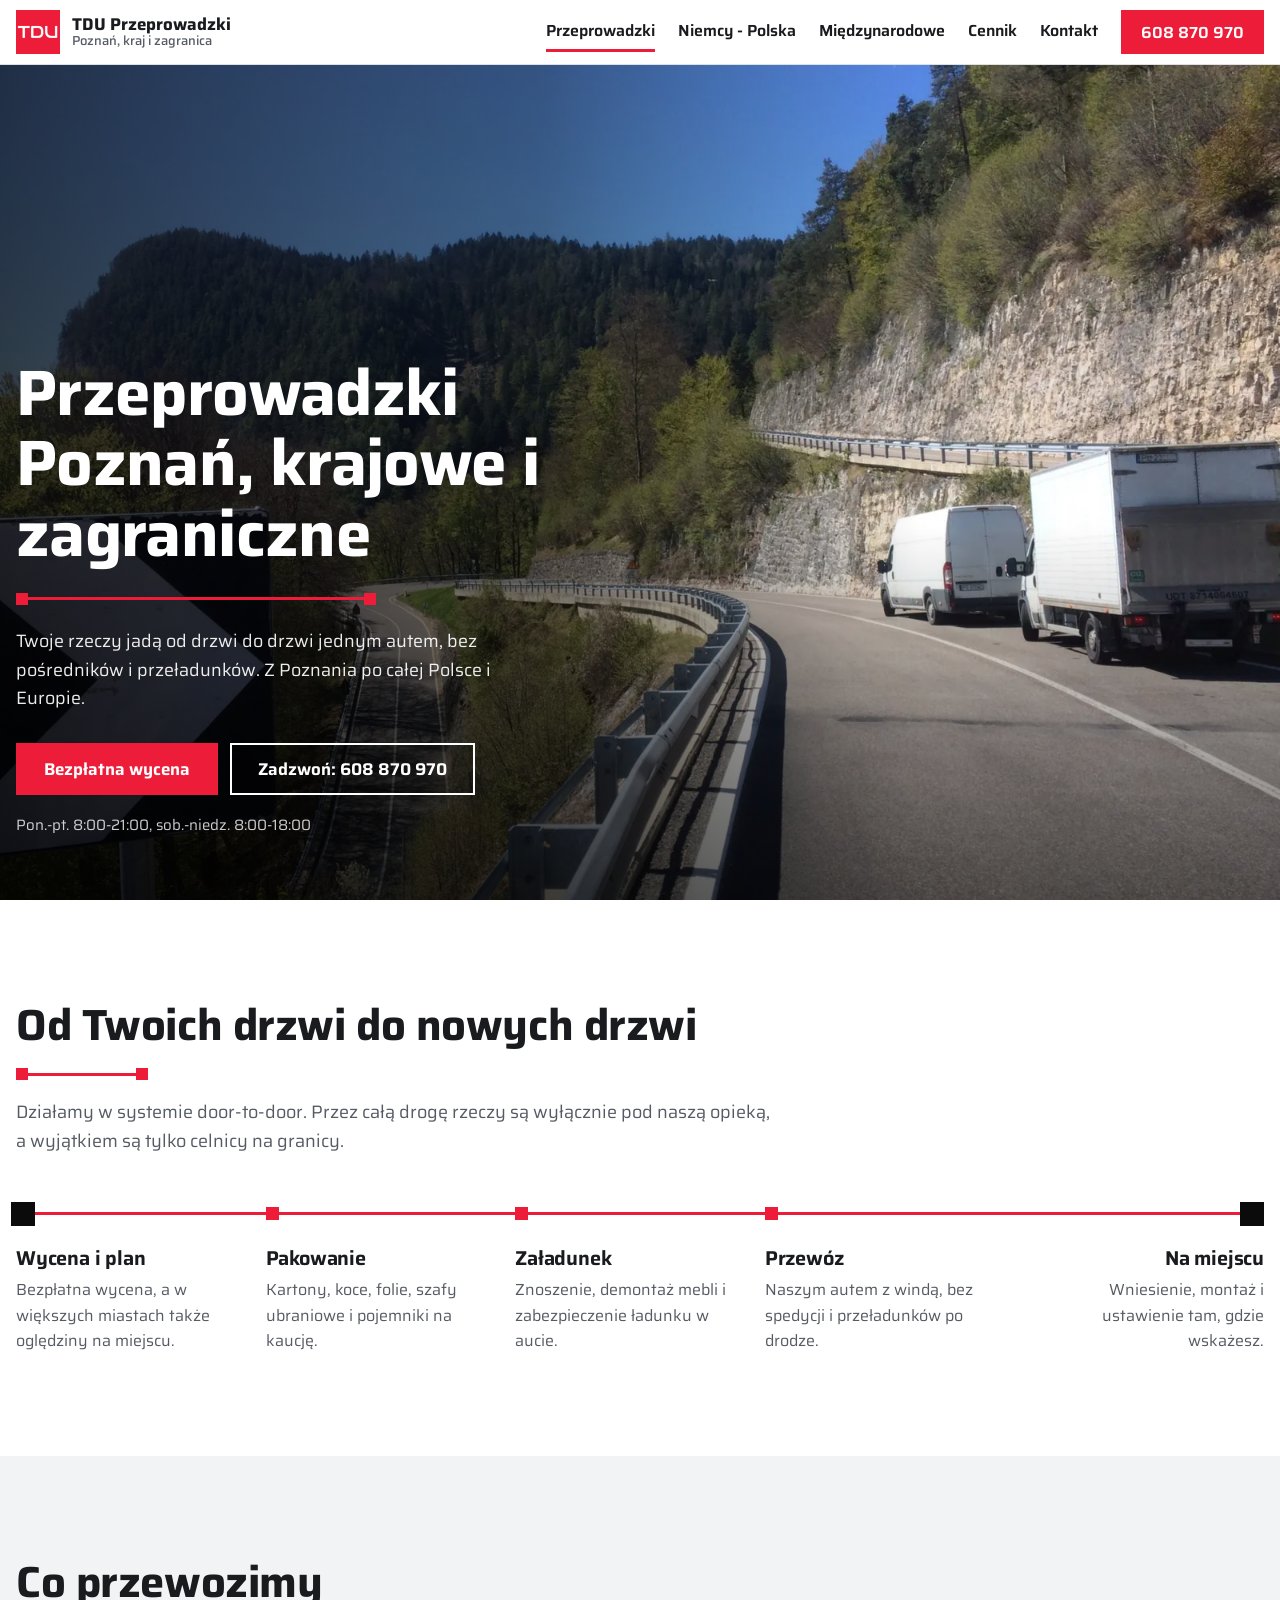
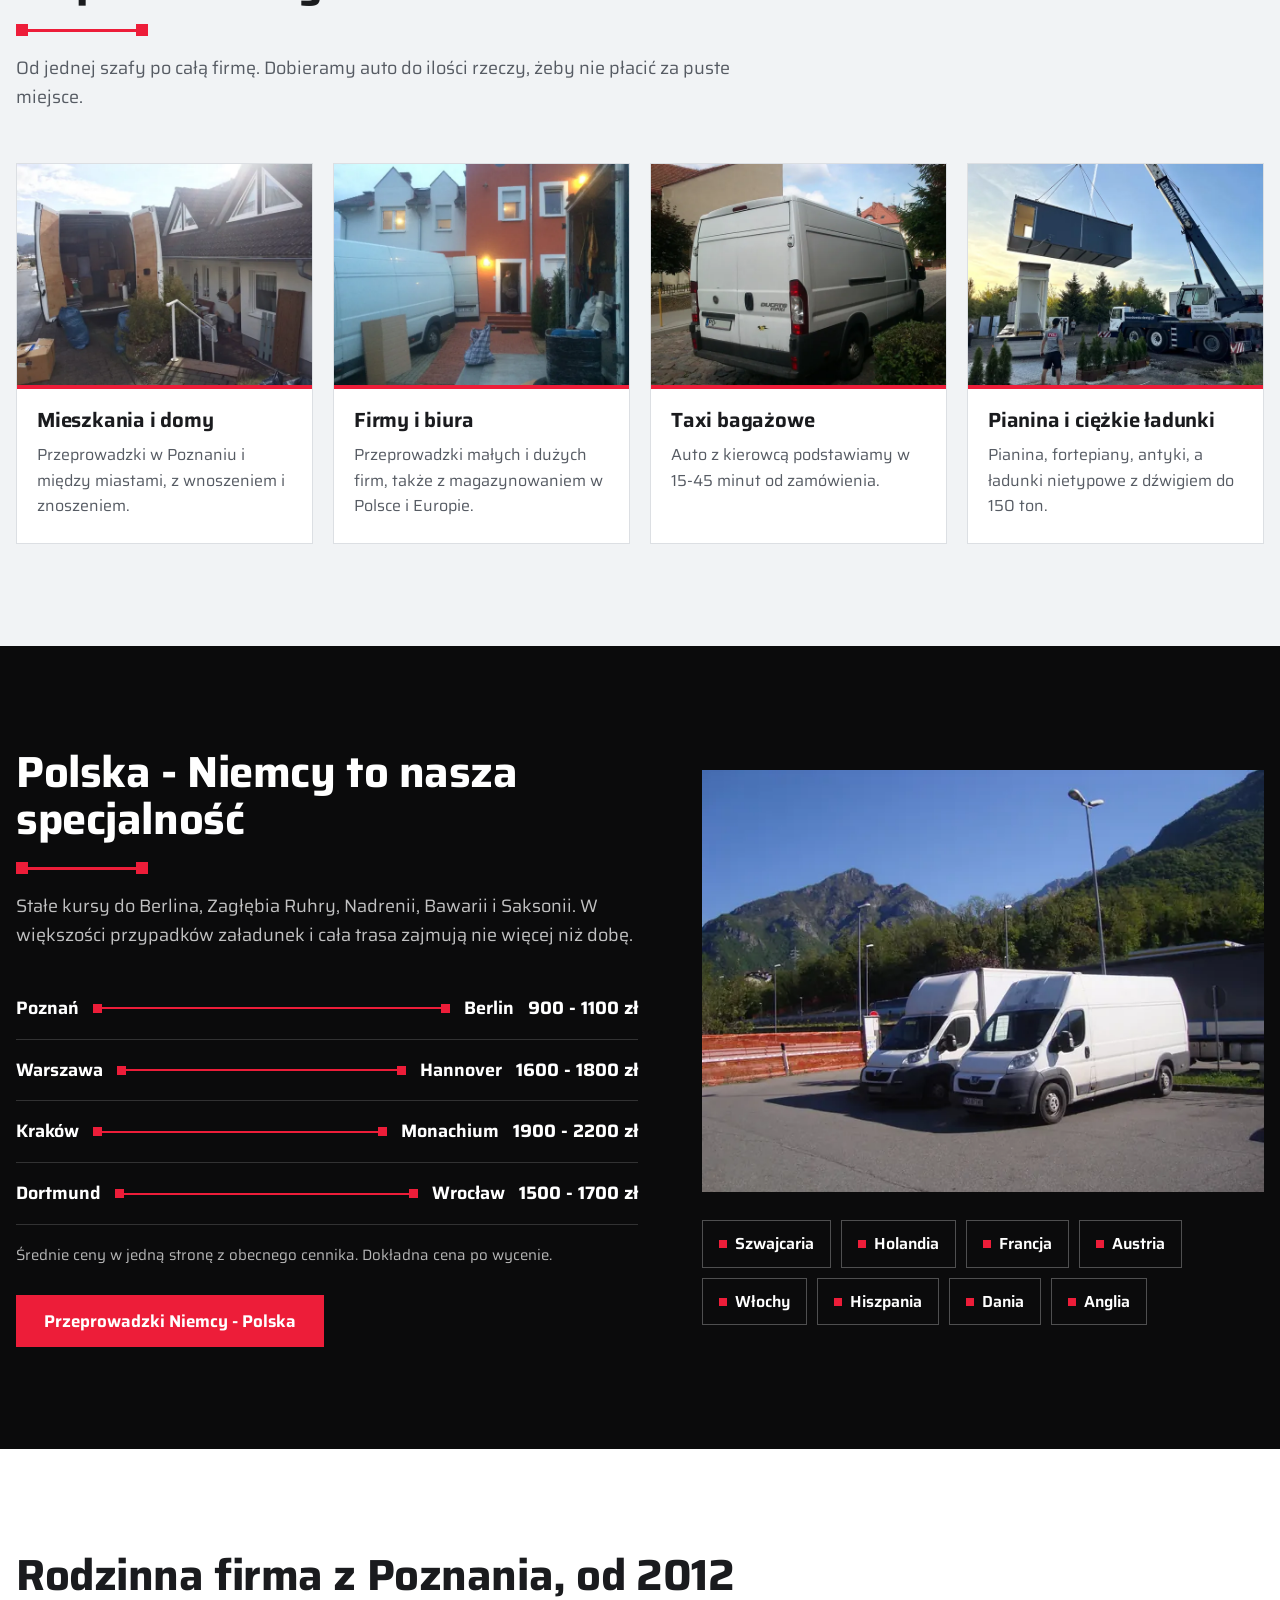
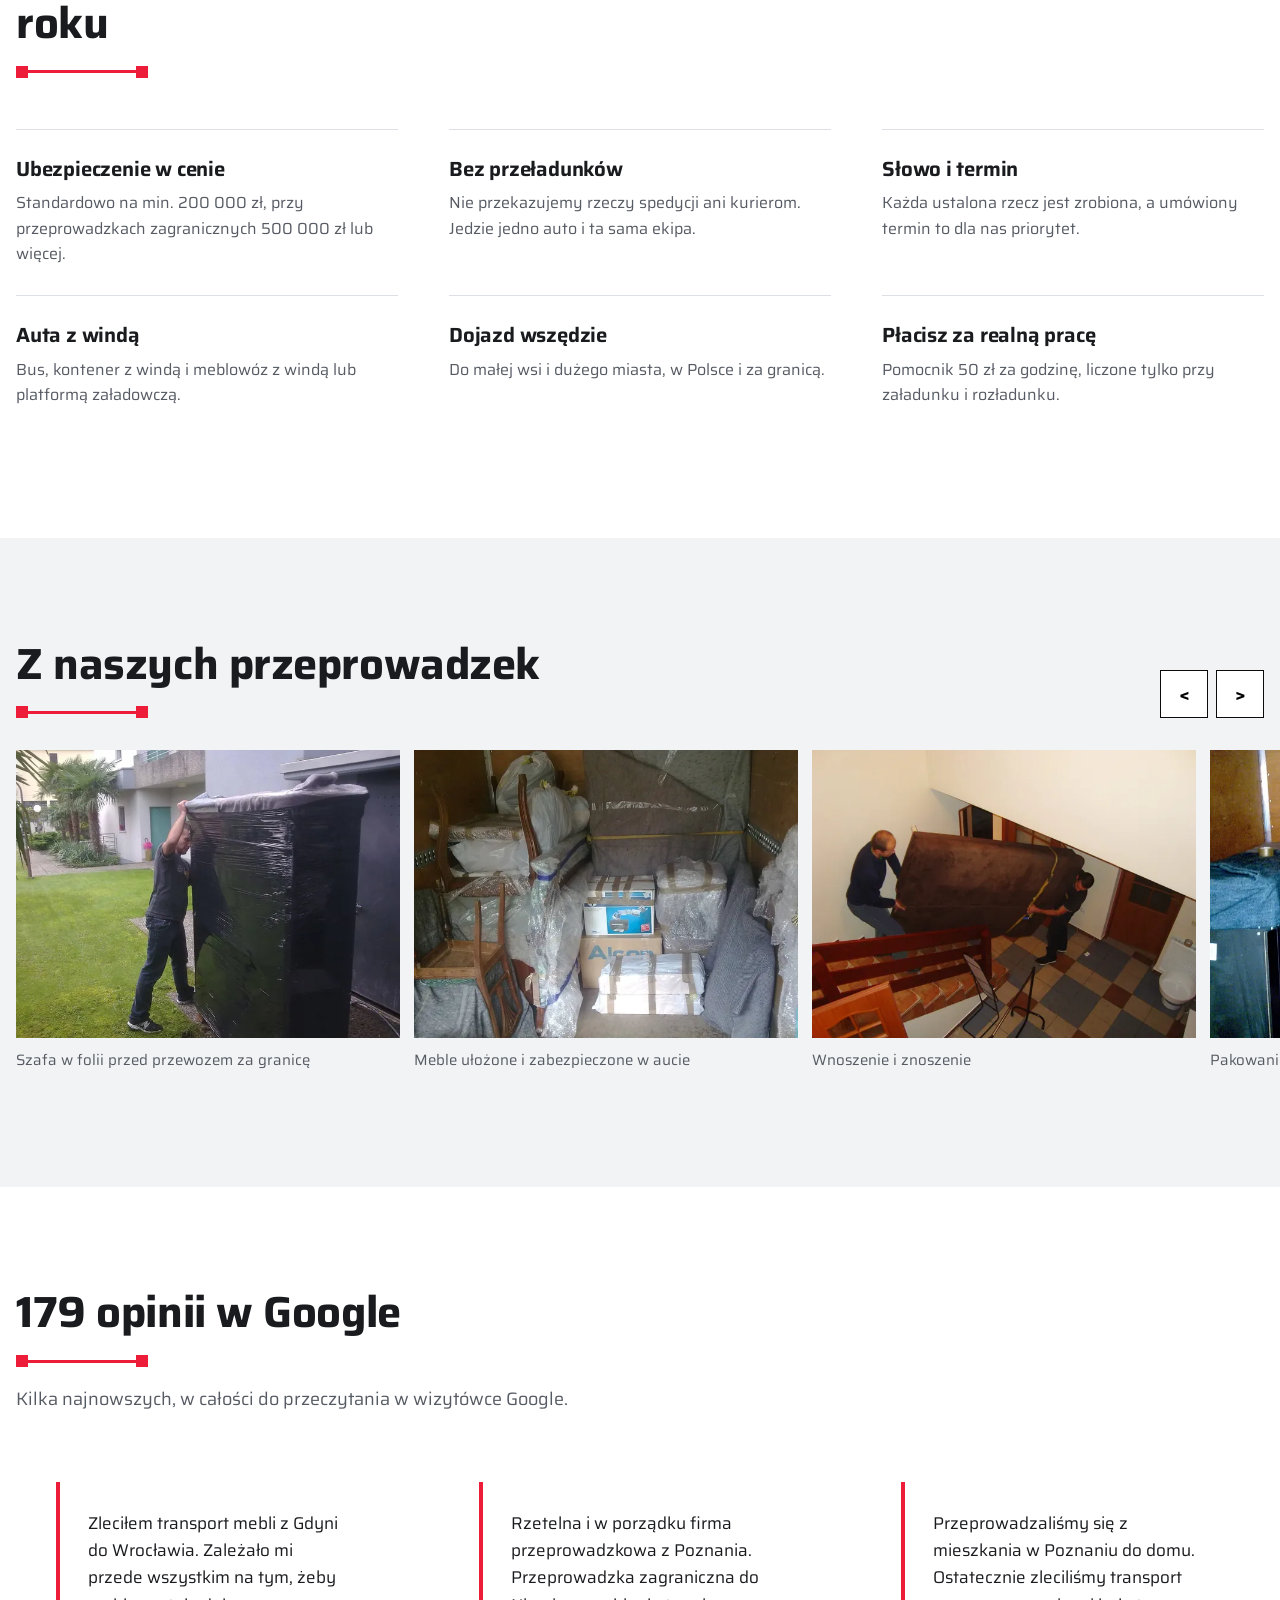
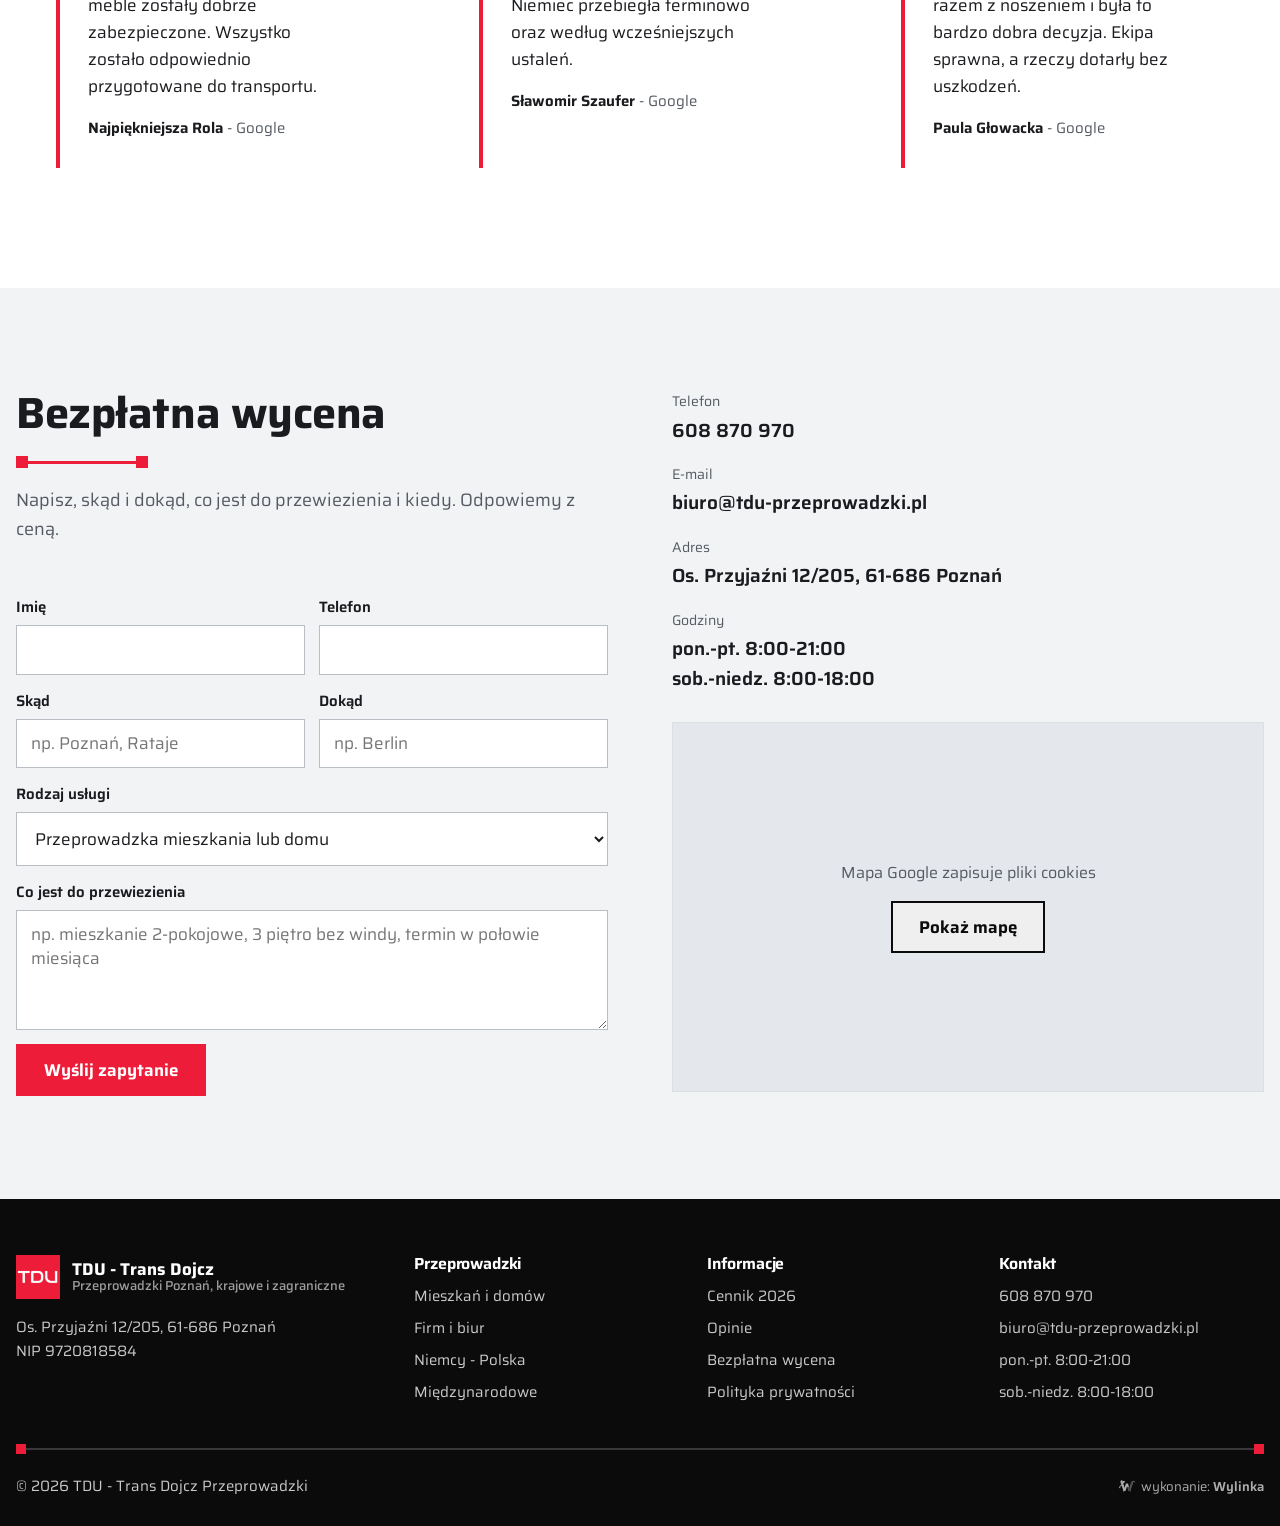
==== commit c3cd4d5c: "Zgoda na mapę Google w polu mapy zamiast banera cookies" ====
--- a/index.html
+++ b/index.html
@@ -167,7 +167,7 @@
         <div><dt>Adres</dt><dd>Os. Przyjaźni 12/205, 61-686 Poznań</dd></div>
         <div><dt>Godziny</dt><dd>pon.-pt. 8:00-21:00<br>sob.-niedz. 8:00-18:00</dd></div>
       </dl>
-      <div class="mapa" data-src="https://maps.google.com/maps?q=Os.%20Przyja%C5%BAni%2012%2C%2061-686%20Pozna%C5%84&amp;z=14&amp;output=embed"></div>
+      <div class="mapa" data-src="https://maps.google.com/maps?q=Os.%20Przyja%C5%BAni%2012%2C%2061-686%20Pozna%C5%84&amp;z=14&amp;output=embed"><div class="mapa-zgoda"><p>Mapa Google zapisuje pliki cookies</p><button type="button" class="btn btn-ciemny">Pokaż mapę</button></div></div>
     </div>
   </div>
 </section>
@@ -199,15 +199,11 @@
     </div>
   </div>
 </footer>
-<div class="cookies" id="cookies" hidden><span>Strona używa plików cookies, m.in. do wyświetlenia mapy Google. Szczegóły w polityce prywatności.</span><button type="button" id="cookies-ok">Rozumiem</button></div>
 <script>
 (function(){
   var g=document.getElementById('gora'),b=g.querySelector('.przelacznik');
   b.addEventListener('click',function(){var o=g.classList.toggle('otwarte');b.setAttribute('aria-expanded',o)});
   g.querySelectorAll('.menu a').forEach(function(a){a.addEventListener('click',function(){g.classList.remove('otwarte');b.setAttribute('aria-expanded','false')})});
-  var c=document.getElementById('cookies');
-  try{if(!localStorage.getItem('tdu-cookies'))c.hidden=false}catch(e){c.hidden=false}
-  document.getElementById('cookies-ok').addEventListener('click',function(){c.hidden=true;try{localStorage.setItem('tdu-cookies','1')}catch(e){}});
   document.querySelectorAll('.galeria').forEach(function(el){
     var x0,s0,ciagnie=false;
     el.addEventListener('pointerdown',function(e){if(e.pointerType!=='mouse')return;ciagnie=true;x0=e.clientX;s0=el.scrollLeft;el.classList.add('ciagniete')});
@@ -219,7 +215,9 @@
     btn.addEventListener('click',function(){var el=document.getElementById(btn.getAttribute('data-cel'));var f=el.querySelector('figure');el.scrollBy({left:(f.offsetWidth+14)*(+btn.getAttribute('data-przewin')),behavior:'smooth'})});
   });
   var m=document.querySelector('.mapa[data-src]');
-  if(m&&'IntersectionObserver' in window){var io=new IntersectionObserver(function(en){if(en[0].isIntersecting){m.innerHTML='<iframe title="Mapa dojazdu" loading="lazy" referrerpolicy="no-referrer-when-downgrade" src="'+m.getAttribute('data-src')+'"></iframe>';io.disconnect()}},{rootMargin:'300px'});io.observe(m)}
+  function pokazMape(){m.innerHTML='<iframe title="Mapa dojazdu" loading="lazy" referrerpolicy="no-referrer-when-downgrade" src="'+m.getAttribute('data-src')+'"></iframe>'}
+  if(m){var zg=false;try{zg=localStorage.getItem('tdu-mapa')==='1'}catch(e){}
+    if(zg)pokazMape();else m.querySelector('button').addEventListener('click',function(){try{localStorage.setItem('tdu-mapa','1')}catch(e){}pokazMape()})}
   document.querySelectorAll('form[data-pokaz]').forEach(function(f){f.addEventListener('submit',function(e){e.preventDefault();var p=f.querySelector('.potwierdzenie');p.hidden=false})});
 })();
 </script>
--- a/style.css
+++ b/style.css
@@ -192,6 +192,7 @@
 .dane dd a{text-decoration:none}
 .dane dd a:hover{color:var(--czerwien)}
 .mapa{margin-top:28px;aspect-ratio:16/10;background:var(--chlodna);border:1px solid var(--linia)}
+.mapa-zgoda{height:100%;display:flex;flex-direction:column;align-items:center;justify-content:center;gap:16px;padding:20px;text-align:center;background:#E4E7EB;color:var(--szary);font-size:16px}
 .mapa iframe{width:100%;height:100%;border:0;display:block}
 @media (max-width:900px){.kontakt{grid-template-columns:1fr}}
 @media (max-width:520px){.formularz{grid-template-columns:1fr}.formularz .btn{width:100%}}
@@ -268,12 +269,6 @@
 .stopka .dol{display:flex;justify-content:space-between;align-items:center;gap:16px;flex-wrap:wrap}
 @media (max-width:900px){.stopka .siatka{grid-template-columns:1fr 1fr}.stopka .siatka>div:first-child{grid-column:1/-1}}
 
-/* zgoda cookies */
-.cookies{position:fixed;left:16px;right:16px;bottom:16px;z-index:60;max-width:560px;background:#fff;color:var(--tekst);border:1px solid var(--linia);box-shadow:0 8px 30px rgba(0,0,0,.18);padding:16px 18px;display:flex;gap:14px;align-items:center;font-size:14px;line-height:1.45}
-.cookies[hidden]{display:none}
-.cookies button{flex:none;min-height:42px;padding:0 16px;border:0;background:var(--czern);color:#fff;font:600 15px/1 Saira,sans-serif;cursor:pointer}
-@media (max-width:520px){.cookies{flex-direction:column;align-items:stretch;left:10px;right:10px;bottom:10px}}
-
 .wylinka-badge{display:inline-flex;align-items:center;gap:.4em;color:inherit;text-decoration:none;font-size:.875em;line-height:1;opacity:.85}
 .wylinka-badge:hover,.wylinka-badge:focus-visible{opacity:1}
 .wylinka-badge:focus-visible{outline:2px solid currentColor;outline-offset:3px;border-radius:2px}
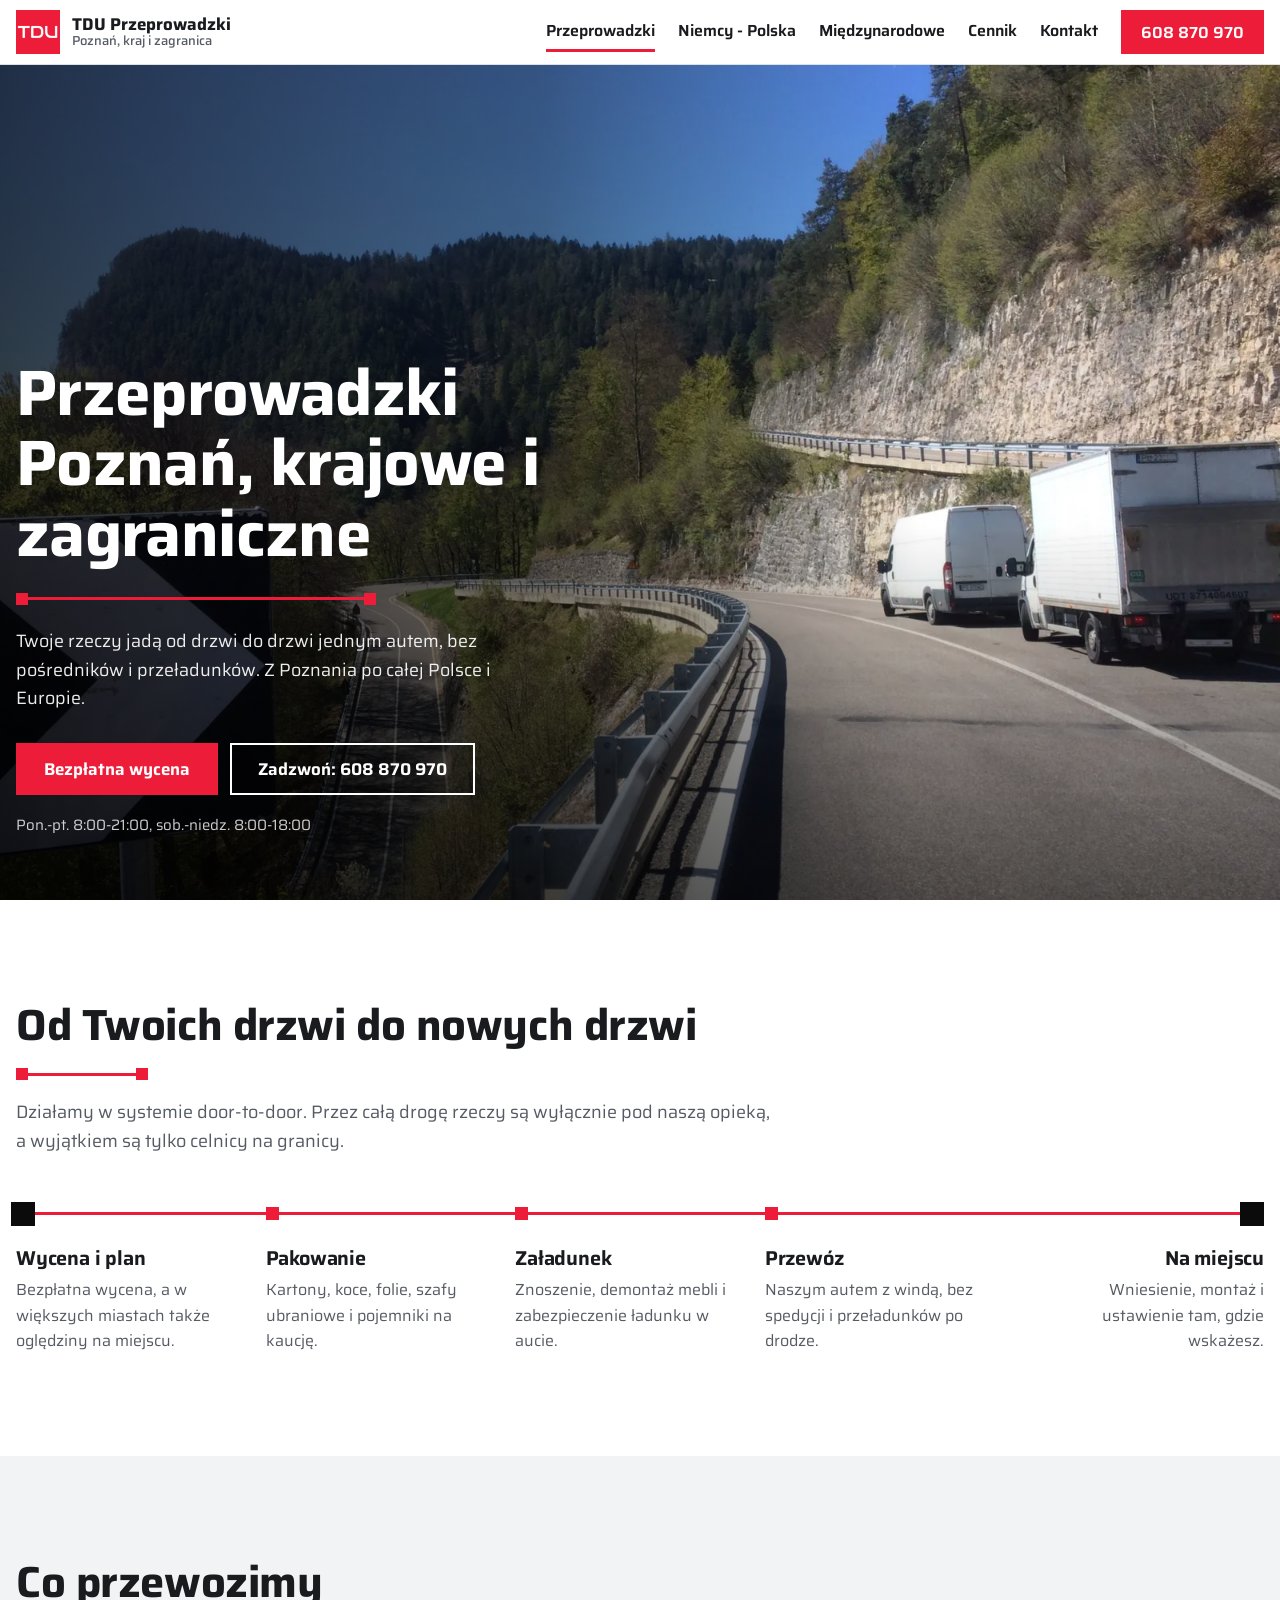
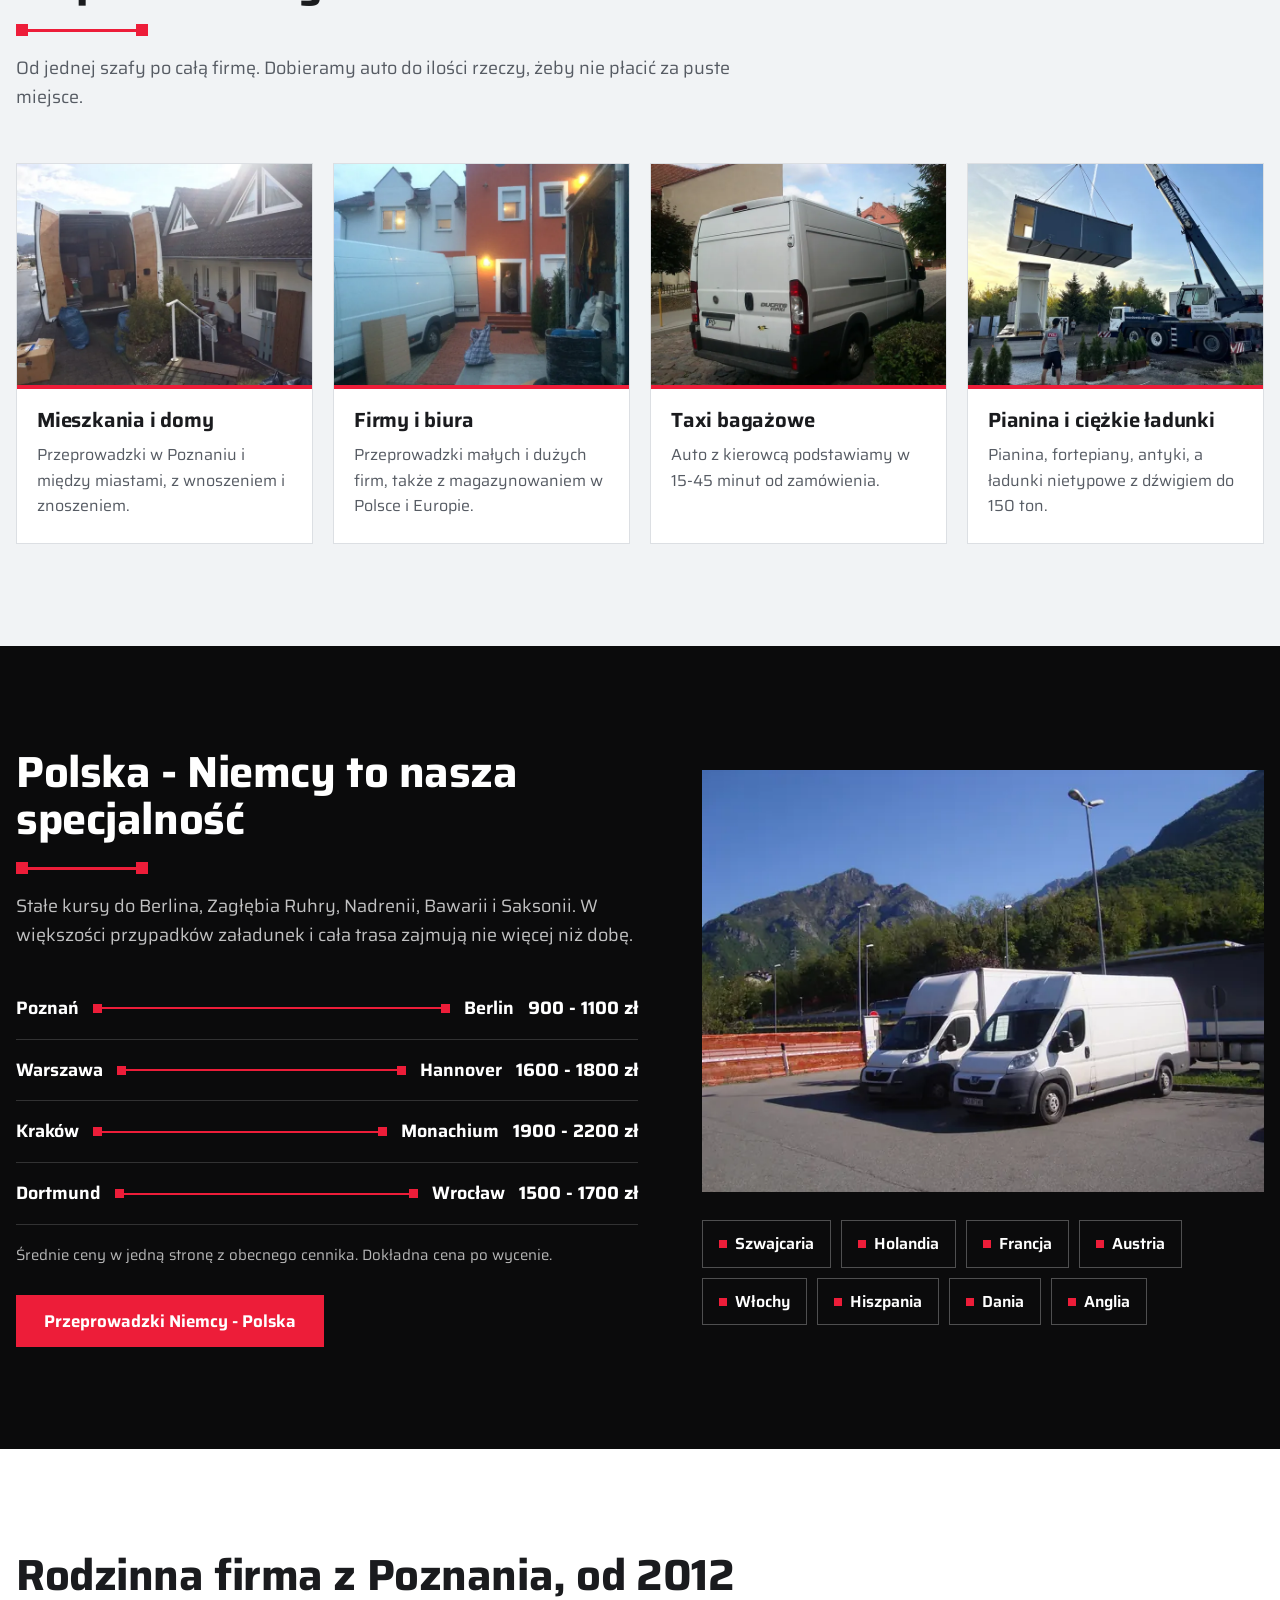
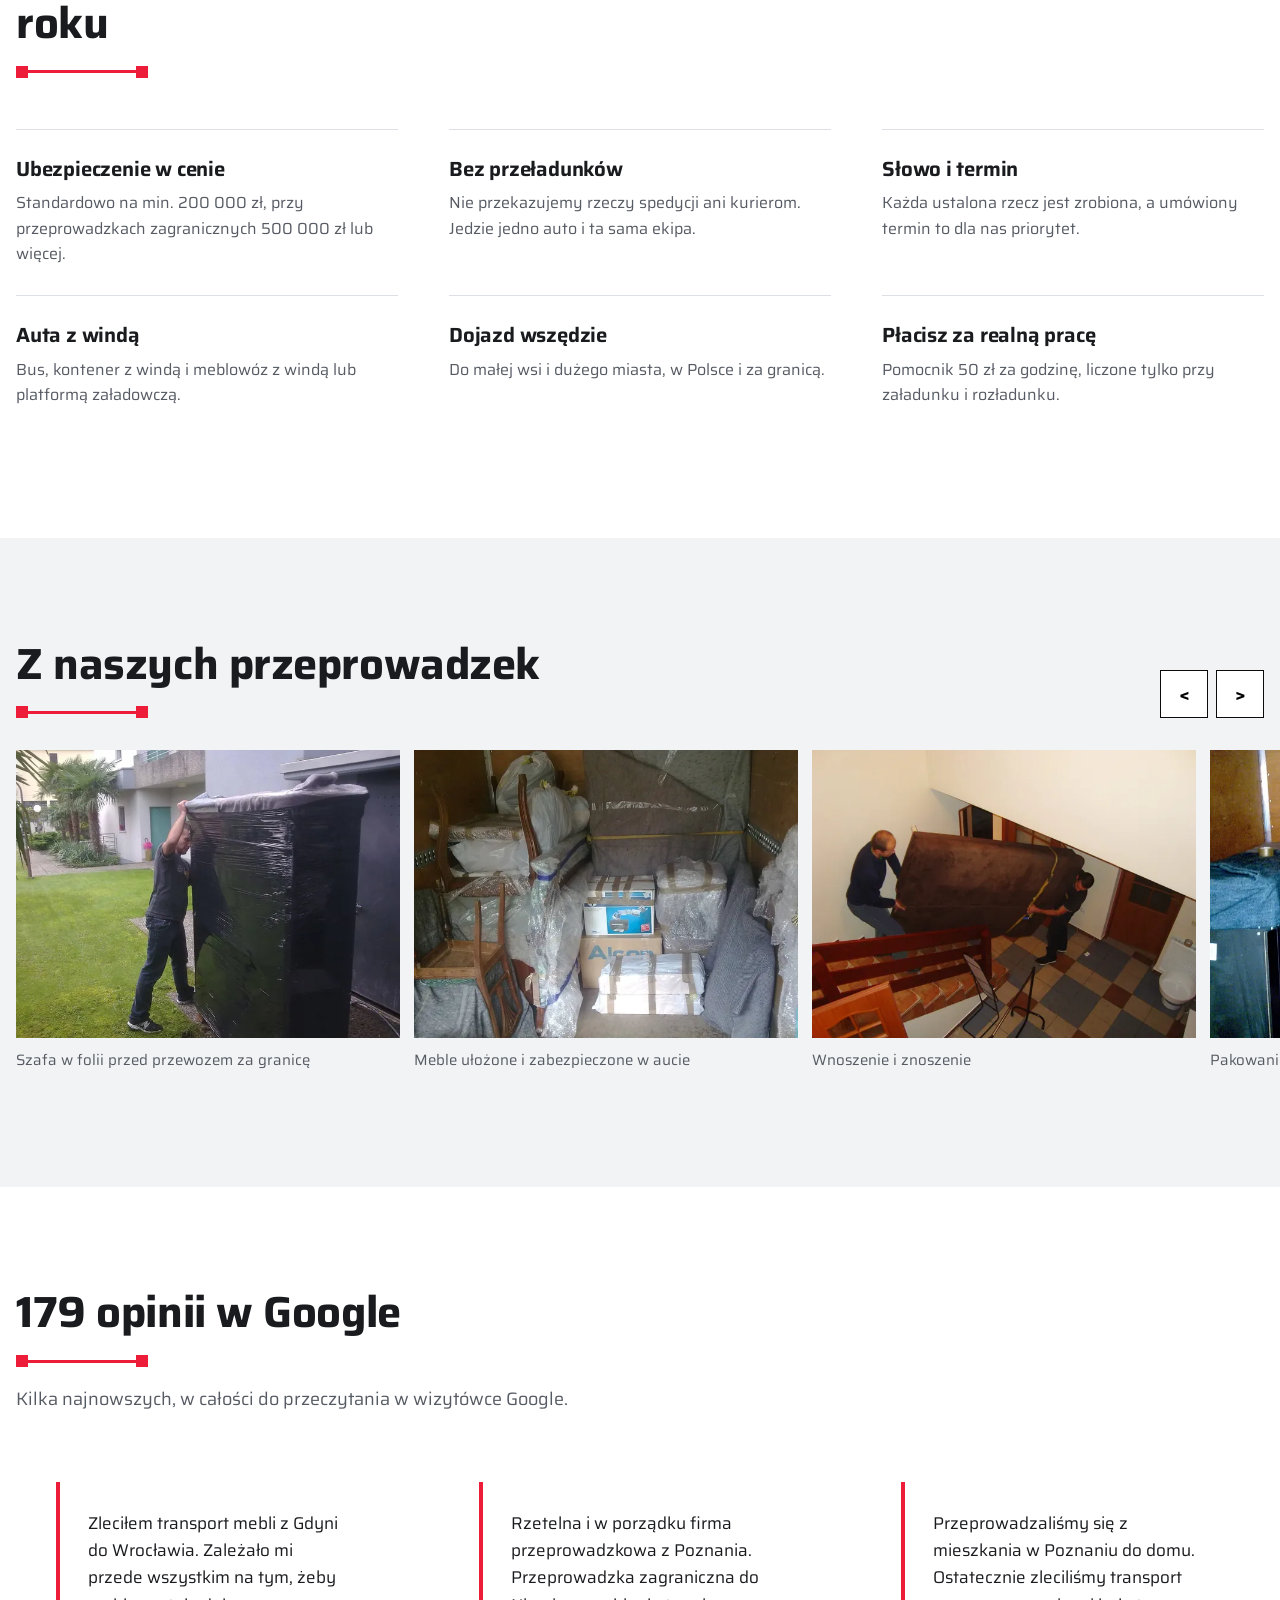
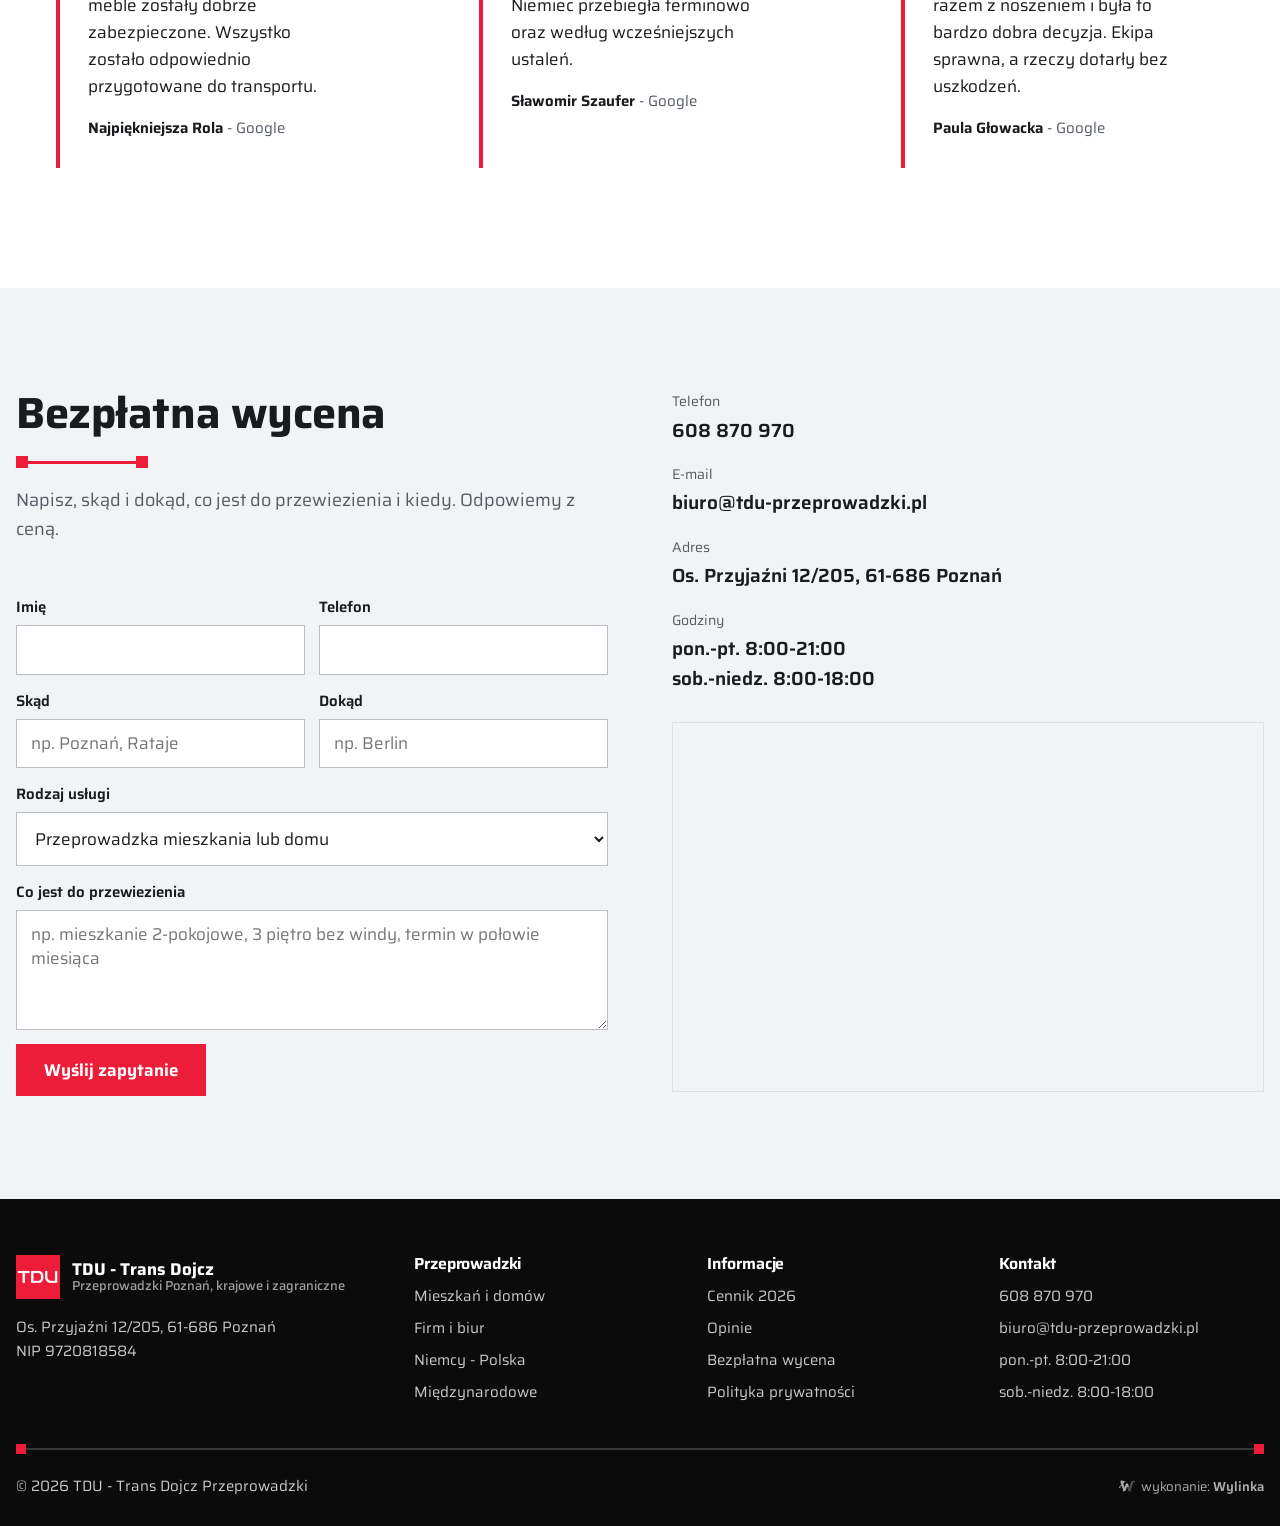
==== commit 3226ca65: "Mapa Google wczytywana od razu, bez banera cookies" ====
--- a/index.html
+++ b/index.html
@@ -167,7 +167,7 @@
         <div><dt>Adres</dt><dd>Os. Przyjaźni 12/205, 61-686 Poznań</dd></div>
         <div><dt>Godziny</dt><dd>pon.-pt. 8:00-21:00<br>sob.-niedz. 8:00-18:00</dd></div>
       </dl>
-      <div class="mapa" data-src="https://maps.google.com/maps?q=Os.%20Przyja%C5%BAni%2012%2C%2061-686%20Pozna%C5%84&amp;z=14&amp;output=embed"><div class="mapa-zgoda"><p>Mapa Google zapisuje pliki cookies</p><button type="button" class="btn btn-ciemny">Pokaż mapę</button></div></div>
+      <div class="mapa"><iframe title="Mapa dojazdu - Os. Przyjaźni 12, Poznań" loading="lazy" referrerpolicy="no-referrer-when-downgrade" src="https://maps.google.com/maps?q=Os.%20Przyja%C5%BAni%2012%2C%2061-686%20Pozna%C5%84&amp;z=14&amp;output=embed"></iframe></div>
     </div>
   </div>
 </section>
@@ -214,10 +214,6 @@
   document.querySelectorAll('[data-przewin]').forEach(function(btn){
     btn.addEventListener('click',function(){var el=document.getElementById(btn.getAttribute('data-cel'));var f=el.querySelector('figure');el.scrollBy({left:(f.offsetWidth+14)*(+btn.getAttribute('data-przewin')),behavior:'smooth'})});
   });
-  var m=document.querySelector('.mapa[data-src]');
-  function pokazMape(){m.innerHTML='<iframe title="Mapa dojazdu" loading="lazy" referrerpolicy="no-referrer-when-downgrade" src="'+m.getAttribute('data-src')+'"></iframe>'}
-  if(m){var zg=false;try{zg=localStorage.getItem('tdu-mapa')==='1'}catch(e){}
-    if(zg)pokazMape();else m.querySelector('button').addEventListener('click',function(){try{localStorage.setItem('tdu-mapa','1')}catch(e){}pokazMape()})}
   document.querySelectorAll('form[data-pokaz]').forEach(function(f){f.addEventListener('submit',function(e){e.preventDefault();var p=f.querySelector('.potwierdzenie');p.hidden=false})});
 })();
 </script>
--- a/style.css
+++ b/style.css
@@ -192,7 +192,6 @@
 .dane dd a{text-decoration:none}
 .dane dd a:hover{color:var(--czerwien)}
 .mapa{margin-top:28px;aspect-ratio:16/10;background:var(--chlodna);border:1px solid var(--linia)}
-.mapa-zgoda{height:100%;display:flex;flex-direction:column;align-items:center;justify-content:center;gap:16px;padding:20px;text-align:center;background:#E4E7EB;color:var(--szary);font-size:16px}
 .mapa iframe{width:100%;height:100%;border:0;display:block}
 @media (max-width:900px){.kontakt{grid-template-columns:1fr}}
 @media (max-width:520px){.formularz{grid-template-columns:1fr}.formularz .btn{width:100%}}
